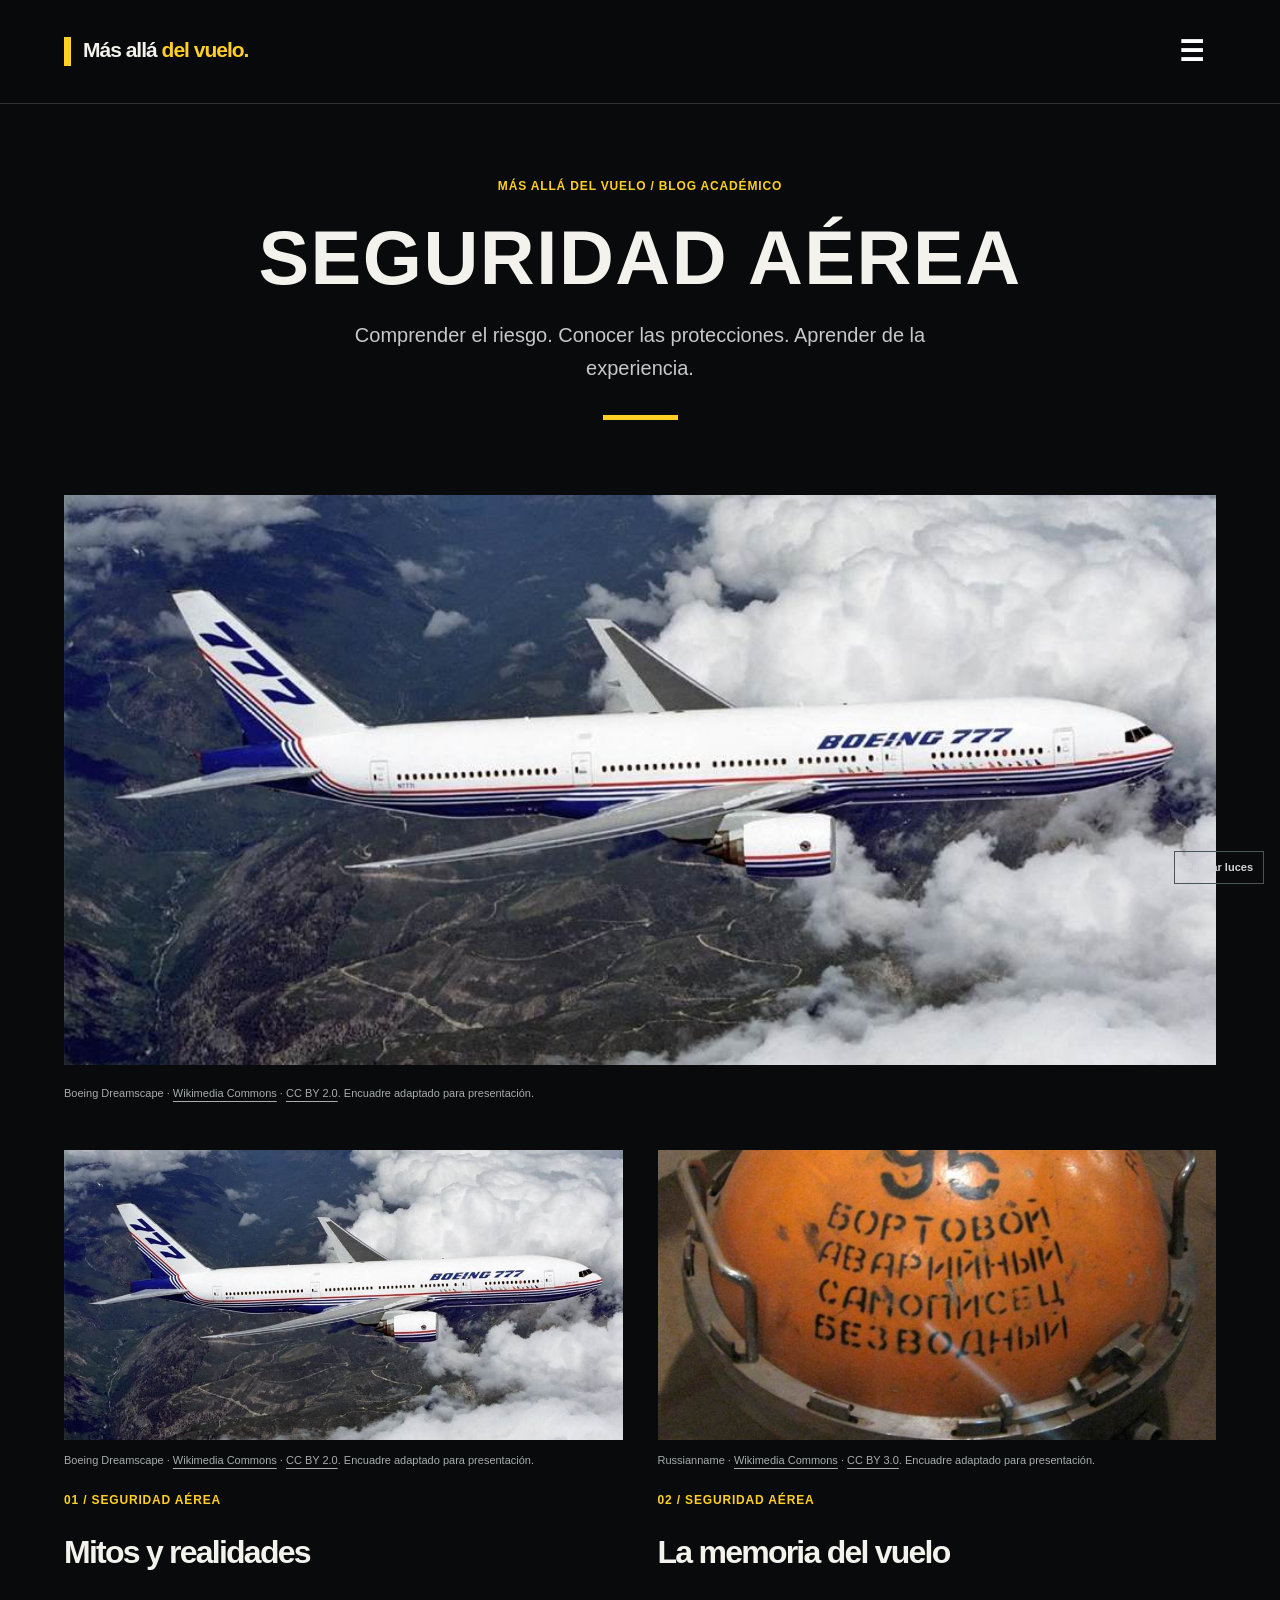
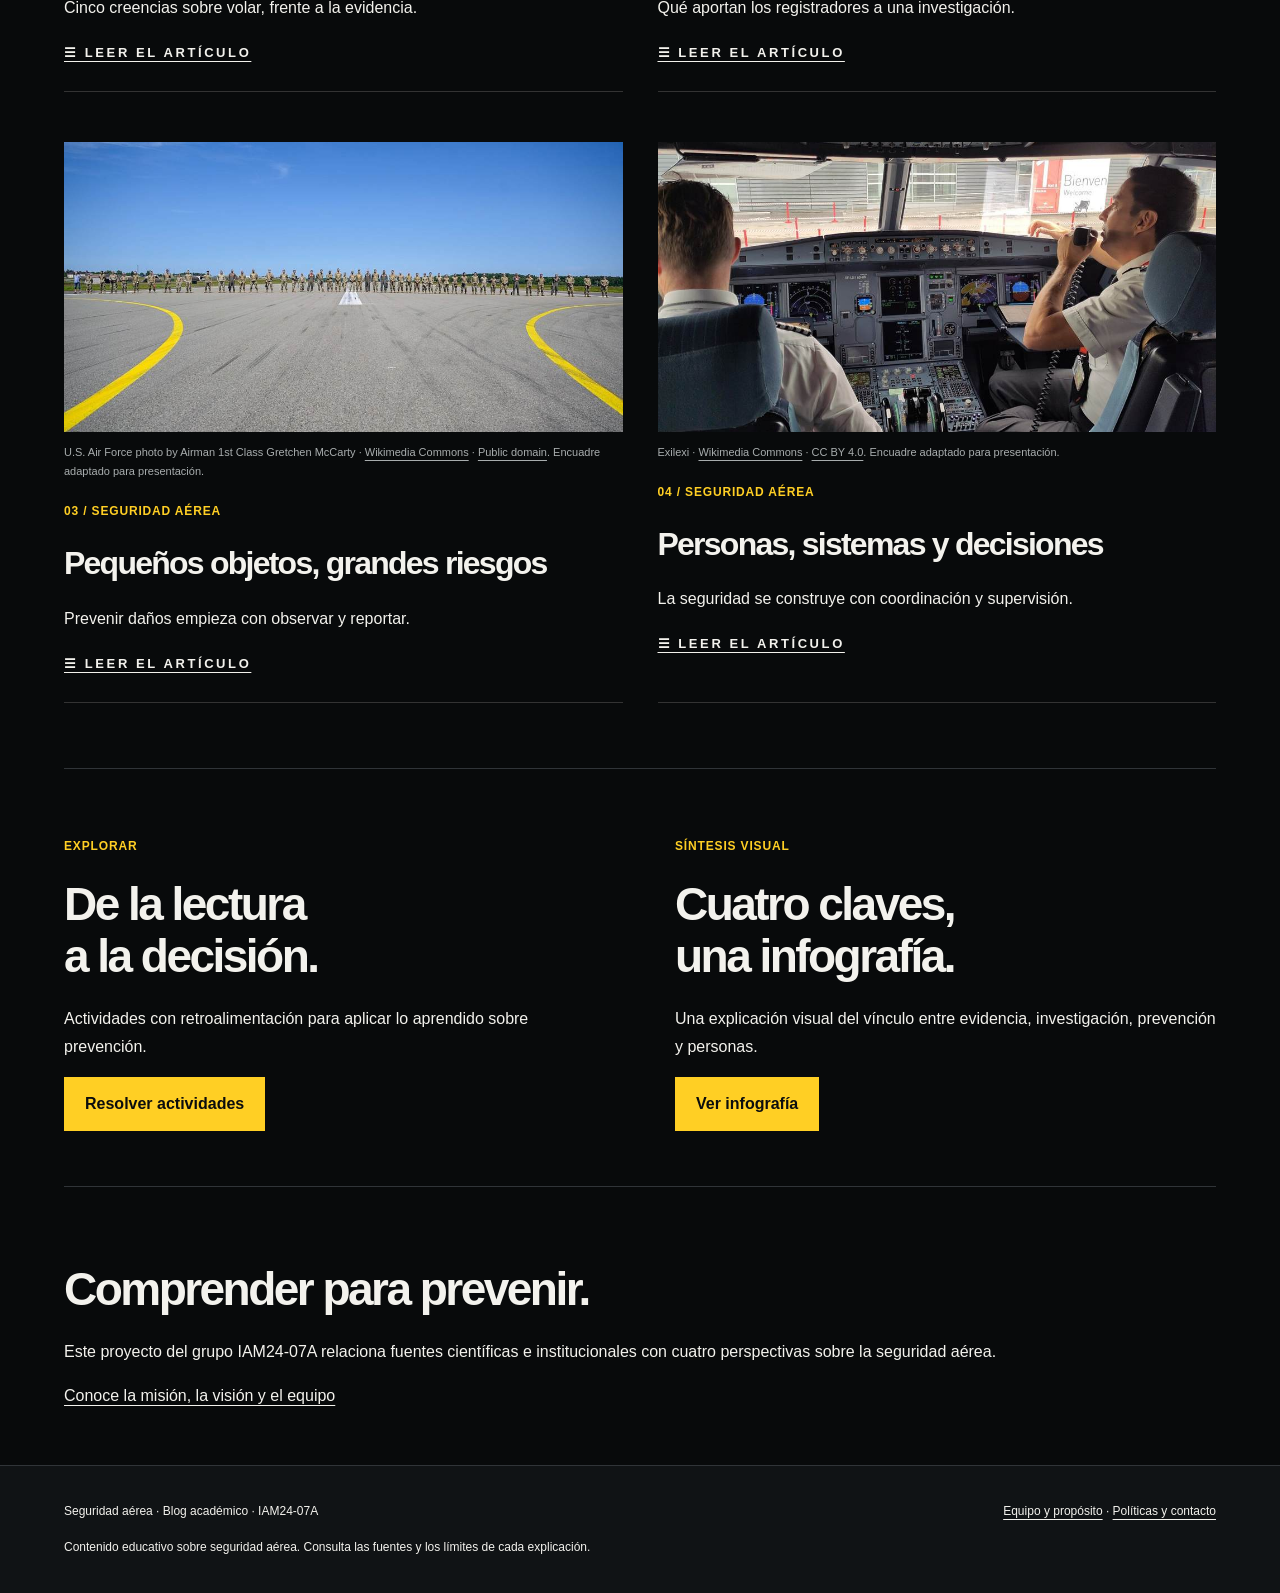
==== index.html @ 56900ea2 "Publica nueva base editorial de seguridad aérea con fotografías, actividades e infografía ilustrada" ====
<!doctype html><html lang="es"><head><meta charset="utf-8"><meta name="viewport" content="width=device-width, initial-scale=1"><meta name="description" content="Blog académico sobre seguridad aérea: mitos, registradores, FOD y factor humano."><title>Seguridad aérea · Más allá del vuelo</title><link rel="stylesheet" href="estilos.css"></head><body><div class="ambient" aria-hidden="true"><i style="--left:0%;--duration:17s;--delay:-0s"></i><i style="--left:37%;--duration:18s;--delay:-2s"></i><i style="--left:74%;--duration:19s;--delay:-4s"></i><i style="--left:11%;--duration:20s;--delay:-6s"></i><i style="--left:48%;--duration:21s;--delay:-8s"></i><i style="--left:85%;--duration:22s;--delay:-10s"></i><i style="--left:22%;--duration:23s;--delay:-12s"></i><i style="--left:59%;--duration:24s;--delay:-14s"></i><i style="--left:96%;--duration:25s;--delay:-16s"></i><i style="--left:33%;--duration:17s;--delay:-18s"></i><i style="--left:70%;--duration:18s;--delay:-20s"></i><i style="--left:7%;--duration:19s;--delay:-22s"></i><i style="--left:44%;--duration:20s;--delay:-24s"></i><i style="--left:81%;--duration:21s;--delay:-26s"></i><i style="--left:18%;--duration:22s;--delay:-28s"></i><i style="--left:55%;--duration:23s;--delay:-30s"></i><i style="--left:92%;--duration:24s;--delay:-32s"></i><i style="--left:29%;--duration:25s;--delay:-34s"></i><i style="--left:66%;--duration:17s;--delay:-36s"></i><i style="--left:3%;--duration:18s;--delay:-38s"></i><i style="--left:40%;--duration:19s;--delay:-40s"></i><i style="--left:77%;--duration:20s;--delay:-42s"></i><i style="--left:14%;--duration:21s;--delay:-44s"></i><i style="--left:51%;--duration:22s;--delay:-46s"></i></div><button class="motion-toggle" type="button" aria-pressed="false">Pausar luces</button><a class="skip" href="#contenido">Saltar al contenido</a><div class="top"><header class="wrap"><a class="brand" href="index.html">Más allá<span> del vuelo.</span></a><button class="menu-open" type="button" aria-expanded="false" aria-controls="menu-global" aria-label="Abrir menú">☰</button><dialog id="menu-global" aria-label="Explorar el blog"><button type="button" class="menu-close" aria-label="Cerrar menú">×</button><p class="eyebrow">Explorar / Seguridad aérea</p><nav><a href="index.html">Inicio</a><a href="mitos.html">Mitos y realidades</a><a href="registradores.html">Caja negra</a><a href="fod.html">Prevención de FOD</a><a href="factor-humano.html">Factor humano y sistemas</a><a href="infografia.html">Infografía</a><a href="actividades.html">Actividades</a><a href="fuentes.html">Fuentes</a><a href="acerca.html">Equipo y propósito</a><a href="contacto.html">Contacto</a></nav></dialog></header></div><main id="contenido" class="wrap"><section class="editorial-intro"><p class="eyebrow">Más allá del vuelo / Blog académico</p><h1>Seguridad aérea</h1><p class="lead">Comprender el riesgo. Conocer las protecciones. Aprender de la experiencia.</p><div class="yellow-rule"></div></section><figure class="cover-photo"><img class="feature-image" src="imagenes/mitos.jpg" alt="Boeing 777 fotografiado en vuelo sobre un paisaje de nubes" width="1400" height="700"><figcaption class="photo-credit"><span>Boeing Dreamscape</span> · <a href="https://commons.wikimedia.org/wiki/File:Boeing_777_above_clouds,_crop.jpg">Wikimedia Commons</a> · <a href="https://creativecommons.org/licenses/by/2.0">CC BY 2.0</a>. Encuadre adaptado para presentación.</figcaption></figure><section class="stories" id="articulos" aria-label="Los cuatro artículos"><article class="news-story"><a href="mitos.html"><img src="imagenes/mitos.jpg" alt="Imagen ilustrativa del artículo Mitos y realidades" loading="lazy" width="1200" height="800"></a><p class="photo-credit"><span>Boeing Dreamscape</span> · <a href="https://commons.wikimedia.org/wiki/File:Boeing_777_above_clouds,_crop.jpg">Wikimedia Commons</a> · <a href="https://creativecommons.org/licenses/by/2.0">CC BY 2.0</a>. Encuadre adaptado para presentación.</p><p class="eyebrow">01 / Seguridad aérea</p><h2><a href="mitos.html">Mitos y realidades</a></h2><p>Cinco creencias sobre volar, frente a la evidencia.</p><a class="read-link" href="mitos.html">☰ Leer el artículo</a></article><article class="news-story"><a href="registradores.html"><img src="imagenes/registradores.jpg" alt="Imagen ilustrativa del artículo La memoria del vuelo" loading="lazy" width="1200" height="800"></a><p class="photo-credit"><span>Russianname</span> · <a href="https://commons.wikimedia.org/wiki/File:Fliight_recorder_from_TU-M3.jpg">Wikimedia Commons</a> · <a href="https://creativecommons.org/licenses/by/3.0">CC BY 3.0</a>. Encuadre adaptado para presentación.</p><p class="eyebrow">02 / Seguridad aérea</p><h2><a href="registradores.html">La memoria del vuelo</a></h2><p>Qué aportan los registradores a una investigación.</p><a class="read-link" href="registradores.html">☰ Leer el artículo</a></article><article class="news-story"><a href="fod.html"><img src="imagenes/fod.jpg" alt="Imagen ilustrativa del artículo Pequeños objetos, grandes riesgos" loading="lazy" width="1200" height="800"></a><p class="photo-credit"><span>U.S. Air Force photo by Airman 1st Class Gretchen McCarty</span> · <a href="https://commons.wikimedia.org/wiki/File:52nd_CES_conducts_large-scale_runway_lighting_restoration_(9139691).jpg">Wikimedia Commons</a> · <a href="https://commons.wikimedia.org/wiki/File:52nd_CES_conducts_large-scale_runway_lighting_restoration_(9139691).jpg">Public domain</a>. Encuadre adaptado para presentación.</p><p class="eyebrow">03 / Seguridad aérea</p><h2><a href="fod.html">Pequeños objetos, grandes riesgos</a></h2><p>Prevenir daños empieza con observar y reportar.</p><a class="read-link" href="fod.html">☰ Leer el artículo</a></article><article class="news-story"><a href="factor-humano.html"><img src="imagenes/factor-humano.jpg" alt="Imagen ilustrativa del artículo Personas, sistemas y decisiones" loading="lazy" width="1200" height="800"></a><p class="photo-credit"><span>Exilexi</span> · <a href="https://commons.wikimedia.org/wiki/File:EasyJet_airbus_A320_cockpit.jpg">Wikimedia Commons</a> · <a href="https://creativecommons.org/licenses/by/4.0">CC BY 4.0</a>. Encuadre adaptado para presentación.</p><p class="eyebrow">04 / Seguridad aérea</p><h2><a href="factor-humano.html">Personas, sistemas y decisiones</a></h2><p>La seguridad se construye con coordinación y supervisión.</p><a class="read-link" href="factor-humano.html">☰ Leer el artículo</a></article></section><section class="section split"><div><p class="eyebrow">Explorar</p><h2>De la lectura<br>a la decisión.</h2><p>Actividades con retroalimentación para aplicar lo aprendido sobre prevención.</p><a class="btn" href="actividades.html">Resolver actividades</a></div><div><p class="eyebrow">Síntesis visual</p><h2>Cuatro claves,<br>una infografía.</h2><p>Una explicación visual del vínculo entre evidencia, investigación, prevención y personas.</p><a class="btn" href="infografia.html">Ver infografía</a></div></section><section class="section"><h2>Comprender para prevenir.</h2><p>Este proyecto del grupo IAM24-07A relaciona fuentes científicas e institucionales con cuatro perspectivas sobre la seguridad aérea.</p><a href="acerca.html">Conoce la misión, la visión y el equipo</a></section></main><footer><div class="wrap row"><span>Seguridad aérea · Blog académico · IAM24-07A</span><div><a href="acerca.html">Equipo y propósito</a> · <a href="politicas.html">Políticas y contacto</a></div></div><div class="wrap">Contenido educativo sobre seguridad aérea. Consulta las fuentes y los límites de cada explicación.</div></footer><script src="interaccion.js" defer></script></body></html>
---- estilos.css ----
:root{--ink:#142d3e;--paper:#f7f5ef;--accent:#a3442c;--line:#d7d8d2}*{box-sizing:border-box}html{scroll-behavior:smooth}body{margin:0;background:var(--paper);color:var(--ink);font-family:Arial,sans-serif;line-height:1.75}a{color:inherit;text-underline-offset:4px}a:hover{color:var(--accent)}a:focus-visible,button:focus-visible,summary:focus-visible{outline:3px solid var(--accent);outline-offset:5px}.wrap{width:min(1180px,90%);margin:auto}.top{background:var(--paper);border-top:6px solid var(--ink);border-bottom:1px solid var(--line)}header{display:flex;align-items:center;justify-content:space-between;gap:30px;padding:23px 0}.brand{font:bold 24px Georgia,serif;text-decoration:none;white-space:nowrap}.brand span{color:var(--accent)}nav{display:flex;gap:22px;flex-wrap:wrap;font-size:14px}nav a{text-decoration:none}.hero{display:grid;grid-template-columns:1.15fr 1fr;align-items:center;gap:60px;padding:75px 0}.eyebrow,.meta,.articlemeta{font-size:12px;letter-spacing:.07em}.eyebrow{text-transform:uppercase;color:var(--accent);font-weight:bold}h1,h2,h3{font-family:Georgia,serif;font-weight:normal;line-height:1.13;letter-spacing:-.035em}h1{font-size:clamp(42px,5.8vw,78px);margin:22px 0}h2{font-size:clamp(30px,4vw,46px);margin:22px 0}h3{font-size:29px}.lead{font-size:20px;line-height:1.65;max-width:660px}.btn,button{display:inline-block;border:1px solid var(--ink);background:var(--ink);color:white;padding:12px 20px;text-decoration:none;cursor:pointer;font:inherit}.btn:hover,button:hover{background:var(--accent);color:white;border-color:var(--accent)}.hero-art{background:var(--ink);padding:30px;color:white;border-radius:50% 50% 3px 3px}.hero-art .eyebrow{color:#efb293}.hero-art svg{width:100%;height:auto}.section{padding:55px 0;border-top:1px solid var(--line)}.sectionhead,.row{display:flex;justify-content:space-between;gap:20px;align-items:center}.grid{display:grid;grid-template-columns:repeat(2,1fr);gap:24px}.story{padding:30px;border:1px solid var(--line);background:#fffefa;position:relative}.story h3 a{text-decoration:none}.story .meta{color:var(--accent)}.story p{max-width:450px}.split{display:grid;grid-template-columns:1fr 1fr;gap:70px}.reading{max-width:800px;margin:55px auto 85px}.reading h1{font-size:clamp(40px,5vw,65px)}.reading h2{font-size:32px;margin-top:44px}.reading p{font-size:17px}.articlemeta{padding:15px 0;border-block:1px solid var(--line);color:#50616b}.back{font-size:14px}.diagram{margin:35px 0;background:#eeede5;padding:20px}.diagram svg{width:100%;height:auto;display:block}.caption,figcaption{font-size:12px!important;line-height:1.6;color:#50616b;margin-top:12px}.note{border-left:3px solid var(--accent);padding:15px 20px;background:#eeede5}.exercise,.learning{border:1px solid var(--line);padding:25px;margin:35px 0;background:#fffefa}.exercise label{display:block;padding:12px 0;border-bottom:1px solid var(--line);cursor:pointer}.exercise input{margin-right:10px}.exercise button{margin-top:20px}.feedback{min-height:28px;font-weight:bold}.share{display:flex;gap:12px;align-items:center;flex-wrap:wrap;margin:30px 0}.share button{font-size:14px;padding:8px 14px}.share-status{font-size:13px}footer{border-top:1px solid var(--line);padding:35px 0;background:#e9ebe5;font-size:12px}footer .wrap+.wrap{margin-top:15px}.skip{position:absolute;top:-100px}.skip:focus{top:10px;background:white;padding:10px;z-index:20}img{max-width:100%;height:auto}details{padding:16px;border-bottom:1px solid var(--line)}summary{cursor:pointer;font-weight:bold}.infographic{display:block;width:min(100%,800px);margin:auto}table{width:100%;border-collapse:collapse}td,th{text-align:left;padding:12px;border-bottom:1px solid var(--line)}@media(max-width:750px){header{display:block}nav{margin-top:18px;gap:14px}.hero,.split{grid-template-columns:1fr;gap:30px}.hero{padding:35px 0}.hero-art{max-width:460px;width:100%;margin:auto}.grid{grid-template-columns:1fr}.sectionhead,.row{align-items:flex-start;flex-direction:column}.reading{margin-top:30px}.reading p{font-size:16px}.diagram{padding:10px;margin-inline:0}h1{overflow-wrap:anywhere}.story{padding:24px}}@media(prefers-reduced-motion:reduce){html{scroll-behavior:auto}}
/* Edición nocturna */
:root{--ink:#f3f2ed;--paper:#080a0b;--accent:#ffcf24;--line:#303438}body{background:var(--paper);color:var(--ink)}.top{border-top-color:var(--accent);background:#080a0bed;position:relative;z-index:3}.brand{font-family:Arial,sans-serif;font-size:22px;letter-spacing:-1px}.brand:before{content:'';display:inline-block;width:7px;height:29px;background:var(--accent);vertical-align:middle;margin-right:12px}.brand span{color:#ffcf24}h1,h2,h3{font-family:Arial,sans-serif;font-weight:800;letter-spacing:-.055em}h1{line-height:1.02}nav a:hover{color:var(--accent)}.hero{min-height:650px;position:relative}.hero-art{background:radial-gradient(ellipse,#252b28 0,#0c1114 70%);border:1px solid #373b36;border-radius:0;overflow:hidden;position:relative}.hero-art:before{content:'';position:absolute;inset:20px;border:1px solid #ffcf242b;pointer-events:none}.hero-art svg{filter:drop-shadow(0 0 18px #ffcf2425)}.hero-art .eyebrow{color:var(--accent)}.lead{color:#c7c9c9}.story{background:#101315;border-color:#303438;border-top:3px solid #ffcf24;transition:transform .25s,background .25s}.story:hover{transform:translateY(-5px);background:#191d20}.story h3{font-size:32px}.story .meta{color:var(--accent)}.btn,button{background:var(--accent);border-color:var(--accent);color:#0b0d0e;font-weight:bold}.btn:hover,button:hover{background:#ffe486;border-color:#ffe486;color:#080a0b}.reading h1{max-width:800px}.reading p{color:#d0d2d3}.articlemeta,.caption,figcaption{color:#a7adb0!important}.diagram{background:#131719;border:1px solid #343a3c}.note{background:#161a1c;border-color:var(--accent)}.learning,.exercise{background:#111517;border-color:#343a3c}.exercise label{border-color:#343a3c}input{accent-color:var(--accent)}fieldset{border:0;padding:0}legend{font-weight:bold;font-size:19px;margin-bottom:16px}.feedback{color:var(--accent)!important}footer{background:#101315}.sectionhead .meta{color:#a7adb0}.skip:focus{background:#111;color:#fff}.ambient{position:fixed;inset:0;pointer-events:none;z-index:0;overflow:hidden}.ambient i{position:absolute;bottom:-20px;width:3px;height:3px;border-radius:50%;background:#ffcf24;box-shadow:0 0 12px #ffcf24;opacity:0;animation:drift var(--duration) linear infinite;animation-delay:var(--delay);left:var(--left)}main,footer{position:relative;z-index:1}.motion-toggle{font-size:11px;padding:6px 10px;background:transparent;color:#d2d6d7;border:1px solid #4d5457;position:fixed;bottom:16px;right:16px;z-index:10}.motion-paused .ambient i{animation-play-state:paused}.motion-paused .ambient{opacity:.15}@keyframes drift{0%{transform:translate(0,0);opacity:0}15%{opacity:.5}80%{opacity:.25}100%{transform:translate(60px,-110vh);opacity:0}}@media(prefers-reduced-motion:reduce){.ambient{display:none}.story{transition:none}.story:hover{transform:none}}@media(max-width:750px){.hero{min-height:0}.brand{font-size:21px}.hero-art{padding:22px}.motion-toggle{bottom:9px;right:9px}.reading h1{font-size:42px}}

/* Portada editorial y navegación de la nueva publicación */
.top{border-top:0;border-bottom:1px solid #333}.brand{font-size:21px}.menu-open{background:none;color:#fff;border:0;font-size:28px;padding:4px 12px}.menu-close{position:absolute;right:30px;top:16px;background:none;color:white;border:0;font-size:44px}dialog{margin:0;width:100vw;max-width:none;height:100dvh;max-height:none;border:0;background:#050505;color:white;padding:80px max(6vw,24px);overflow:auto}dialog::backdrop{background:#000}dialog nav{display:flex;flex-direction:column;align-items:flex-start;gap:15px;margin-top:28px}dialog nav a{font-size:clamp(21px,3vw,36px);text-transform:uppercase;letter-spacing:.09em;font-weight:bold;line-height:1.35}body.menu-active{overflow:hidden}.editorial-intro{text-align:center;padding:60px 15px 45px;max-width:850px;margin:auto}.editorial-intro h1{font-size:clamp(42px,6vw,76px);letter-spacing:.02em;text-transform:uppercase}.editorial-intro .lead{margin:20px auto}.yellow-rule{height:5px;width:75px;background:#ffcf24;margin:30px auto}.feature-image{width:100%;height:clamp(280px,45vw,570px);object-fit:cover;display:block}.cover-photo{margin:0}.cover-photo figcaption{padding:8px 0}.stories{display:grid;grid-template-columns:1fr 1fr;gap:50px 35px;padding:40px 0 65px}.news-story{border-bottom:1px solid #333;padding-bottom:25px}.news-story img{display:block;width:100%;height:290px;object-fit:cover}.news-story h2{font-size:32px;line-height:1.2}.news-story h2 a{text-decoration:none}.news-story .eyebrow{margin-top:20px}.read-link{font-size:13px;font-weight:bold;text-transform:uppercase;letter-spacing:.2em}.photo-credit{font-size:11px!important;color:#a8adae!important}.article-photo{margin:25px 0}.article-photo img{width:100%;max-height:470px;object-fit:cover}.feature-banner{background:#ffcf24;color:#080a0b;padding:28px;margin:35px 0}.feature-banner h2{margin:0;font-size:30px}.feature-banner p{margin-bottom:0}.ambient i{opacity:.12}.reading{max-width:820px}.reading p{line-height:1.85}@media(max-width:700px){.stories{grid-template-columns:1fr;gap:38px}.news-story img{height:250px}.editorial-intro{padding:40px 0 20px}.editorial-intro h1{font-size:40px}.news-story h2{font-size:29px}dialog{padding-top:85px}.feature-image{height:290px}}
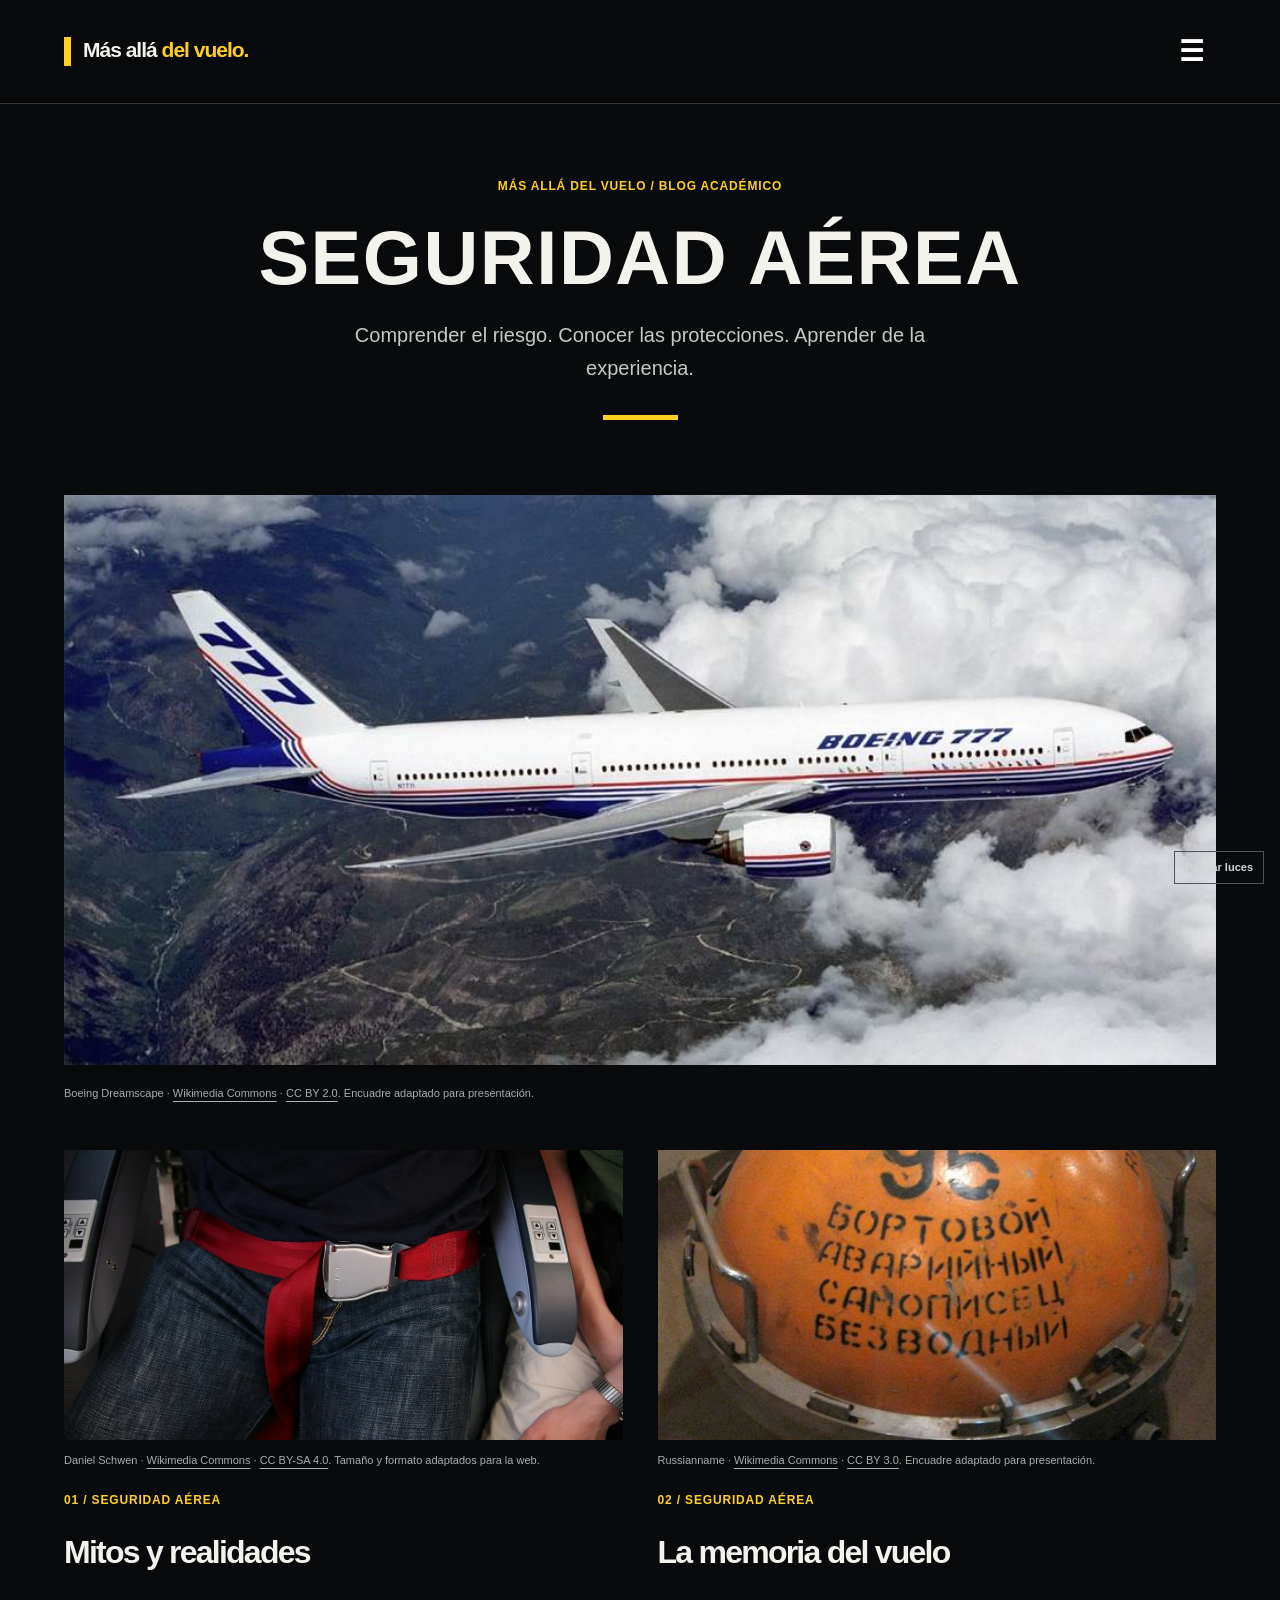
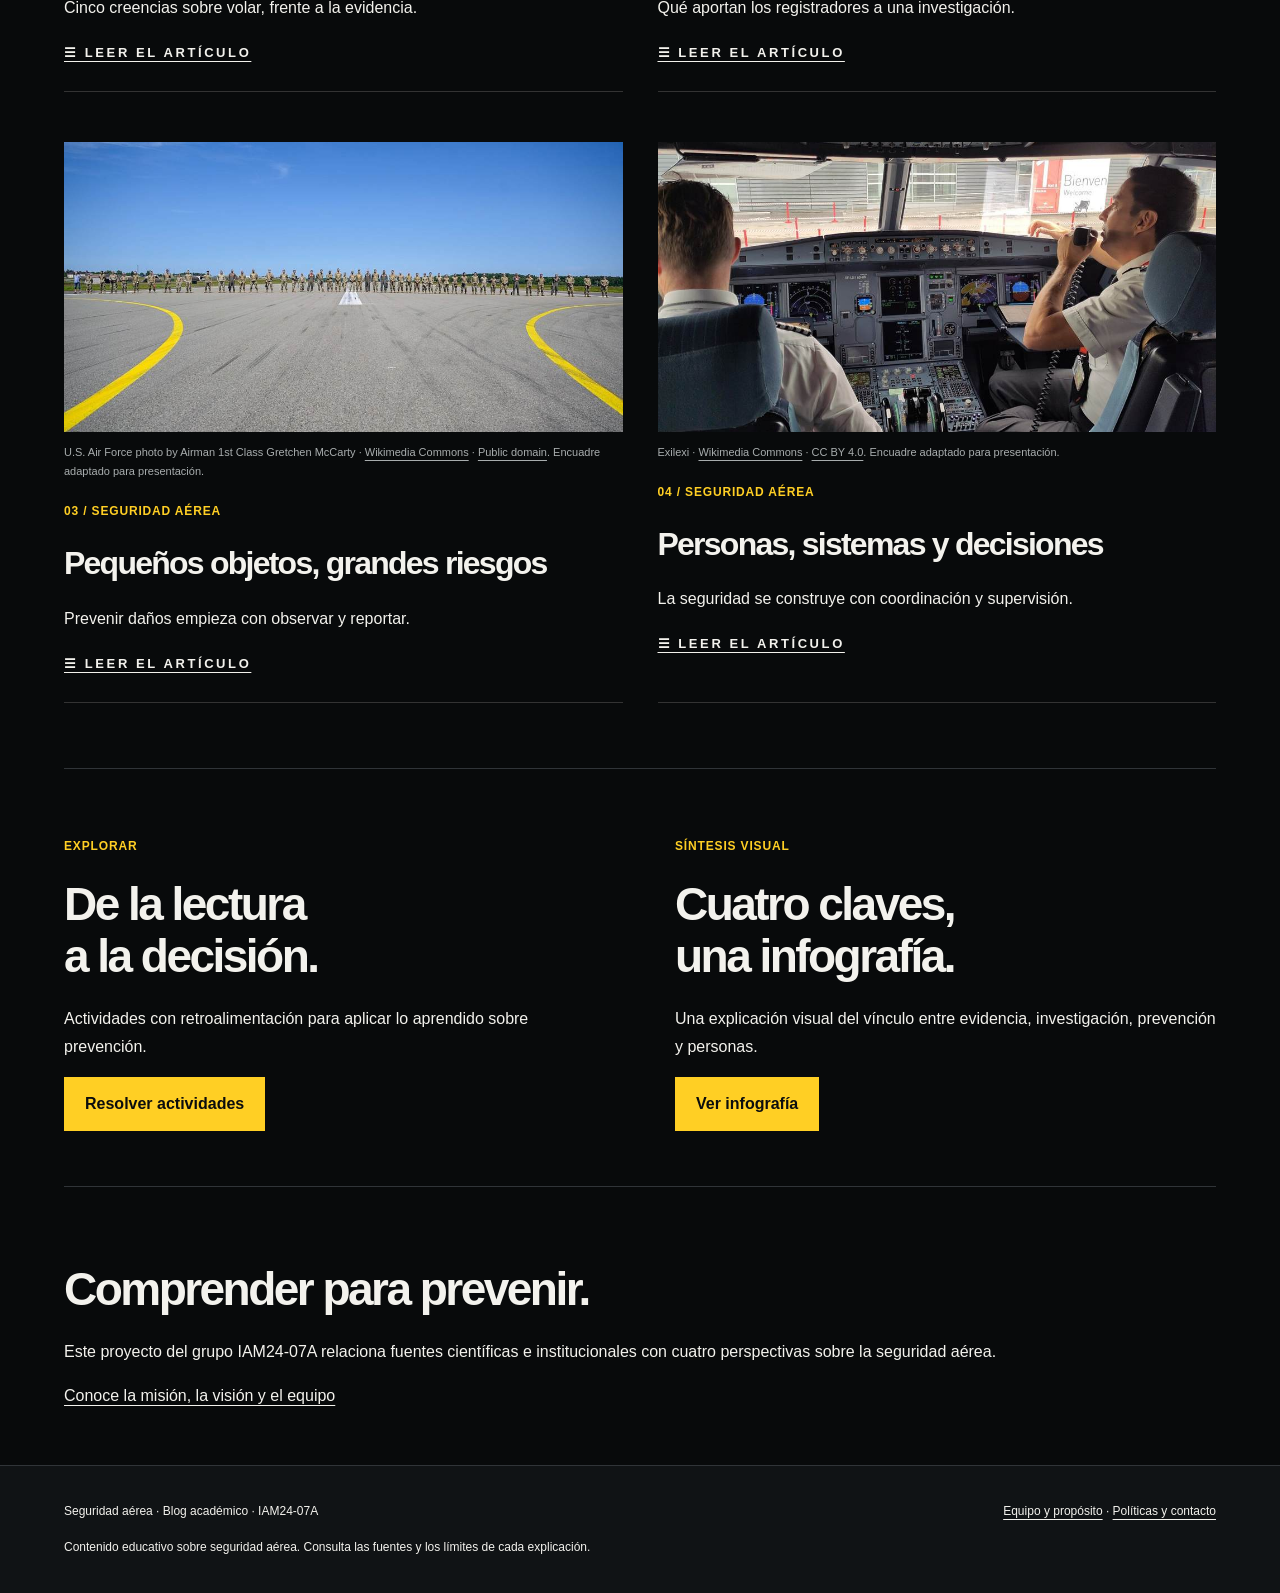
==== commit db022623: "Mueve el explorador al final y añade fotografías específicas con créditos a todos los mitos y cabece" ====
--- a/index.html
+++ b/index.html
@@ -1 +1 @@
-<!doctype html><html lang="es"><head><meta charset="utf-8"><meta name="viewport" content="width=device-width, initial-scale=1"><meta name="description" content="Blog académico sobre seguridad aérea: mitos, registradores, FOD y factor humano."><title>Seguridad aérea · Más allá del vuelo</title><link rel="stylesheet" href="estilos.css"></head><body><div class="ambient" aria-hidden="true"><i style="--left:0%;--duration:17s;--delay:-0s"></i><i style="--left:37%;--duration:18s;--delay:-2s"></i><i style="--left:74%;--duration:19s;--delay:-4s"></i><i style="--left:11%;--duration:20s;--delay:-6s"></i><i style="--left:48%;--duration:21s;--delay:-8s"></i><i style="--left:85%;--duration:22s;--delay:-10s"></i><i style="--left:22%;--duration:23s;--delay:-12s"></i><i style="--left:59%;--duration:24s;--delay:-14s"></i><i style="--left:96%;--duration:25s;--delay:-16s"></i><i style="--left:33%;--duration:17s;--delay:-18s"></i><i style="--left:70%;--duration:18s;--delay:-20s"></i><i style="--left:7%;--duration:19s;--delay:-22s"></i><i style="--left:44%;--duration:20s;--delay:-24s"></i><i style="--left:81%;--duration:21s;--delay:-26s"></i><i style="--left:18%;--duration:22s;--delay:-28s"></i><i style="--left:55%;--duration:23s;--delay:-30s"></i><i style="--left:92%;--duration:24s;--delay:-32s"></i><i style="--left:29%;--duration:25s;--delay:-34s"></i><i style="--left:66%;--duration:17s;--delay:-36s"></i><i style="--left:3%;--duration:18s;--delay:-38s"></i><i style="--left:40%;--duration:19s;--delay:-40s"></i><i style="--left:77%;--duration:20s;--delay:-42s"></i><i style="--left:14%;--duration:21s;--delay:-44s"></i><i style="--left:51%;--duration:22s;--delay:-46s"></i></div><button class="motion-toggle" type="button" aria-pressed="false">Pausar luces</button><a class="skip" href="#contenido">Saltar al contenido</a><div class="top"><header class="wrap"><a class="brand" href="index.html">Más allá<span> del vuelo.</span></a><button class="menu-open" type="button" aria-expanded="false" aria-controls="menu-global" aria-label="Abrir menú">☰</button><dialog id="menu-global" aria-label="Explorar el blog"><button type="button" class="menu-close" aria-label="Cerrar menú">×</button><p class="eyebrow">Explorar / Seguridad aérea</p><nav><a href="index.html">Inicio</a><a href="mitos.html">Mitos y realidades</a><a href="registradores.html">Caja negra</a><a href="fod.html">Prevención de FOD</a><a href="factor-humano.html">Factor humano y sistemas</a><a href="infografia.html">Infografía</a><a href="actividades.html">Actividades</a><a href="fuentes.html">Fuentes</a><a href="acerca.html">Equipo y propósito</a><a href="contacto.html">Contacto</a></nav></dialog></header></div><main id="contenido" class="wrap"><section class="editorial-intro"><p class="eyebrow">Más allá del vuelo / Blog académico</p><h1>Seguridad aérea</h1><p class="lead">Comprender el riesgo. Conocer las protecciones. Aprender de la experiencia.</p><div class="yellow-rule"></div></section><figure class="cover-photo"><img class="feature-image" src="imagenes/mitos.jpg" alt="Boeing 777 fotografiado en vuelo sobre un paisaje de nubes" width="1400" height="700"><figcaption class="photo-credit"><span>Boeing Dreamscape</span> · <a href="https://commons.wikimedia.org/wiki/File:Boeing_777_above_clouds,_crop.jpg">Wikimedia Commons</a> · <a href="https://creativecommons.org/licenses/by/2.0">CC BY 2.0</a>. Encuadre adaptado para presentación.</figcaption></figure><section class="stories" id="articulos" aria-label="Los cuatro artículos"><article class="news-story"><a href="mitos.html"><img src="imagenes/mitos.jpg" alt="Imagen ilustrativa del artículo Mitos y realidades" loading="lazy" width="1200" height="800"></a><p class="photo-credit"><span>Boeing Dreamscape</span> · <a href="https://commons.wikimedia.org/wiki/File:Boeing_777_above_clouds,_crop.jpg">Wikimedia Commons</a> · <a href="https://creativecommons.org/licenses/by/2.0">CC BY 2.0</a>. Encuadre adaptado para presentación.</p><p class="eyebrow">01 / Seguridad aérea</p><h2><a href="mitos.html">Mitos y realidades</a></h2><p>Cinco creencias sobre volar, frente a la evidencia.</p><a class="read-link" href="mitos.html">☰ Leer el artículo</a></article><article class="news-story"><a href="registradores.html"><img src="imagenes/registradores.jpg" alt="Imagen ilustrativa del artículo La memoria del vuelo" loading="lazy" width="1200" height="800"></a><p class="photo-credit"><span>Russianname</span> · <a href="https://commons.wikimedia.org/wiki/File:Fliight_recorder_from_TU-M3.jpg">Wikimedia Commons</a> · <a href="https://creativecommons.org/licenses/by/3.0">CC BY 3.0</a>. Encuadre adaptado para presentación.</p><p class="eyebrow">02 / Seguridad aérea</p><h2><a href="registradores.html">La memoria del vuelo</a></h2><p>Qué aportan los registradores a una investigación.</p><a class="read-link" href="registradores.html">☰ Leer el artículo</a></article><article class="news-story"><a href="fod.html"><img src="imagenes/fod.jpg" alt="Imagen ilustrativa del artículo Pequeños objetos, grandes riesgos" loading="lazy" width="1200" height="800"></a><p class="photo-credit"><span>U.S. Air Force photo by Airman 1st Class Gretchen McCarty</span> · <a href="https://commons.wikimedia.org/wiki/File:52nd_CES_conducts_large-scale_runway_lighting_restoration_(9139691).jpg">Wikimedia Commons</a> · <a href="https://commons.wikimedia.org/wiki/File:52nd_CES_conducts_large-scale_runway_lighting_restoration_(9139691).jpg">Public domain</a>. Encuadre adaptado para presentación.</p><p class="eyebrow">03 / Seguridad aérea</p><h2><a href="fod.html">Pequeños objetos, grandes riesgos</a></h2><p>Prevenir daños empieza con observar y reportar.</p><a class="read-link" href="fod.html">☰ Leer el artículo</a></article><article class="news-story"><a href="factor-humano.html"><img src="imagenes/factor-humano.jpg" alt="Imagen ilustrativa del artículo Personas, sistemas y decisiones" loading="lazy" width="1200" height="800"></a><p class="photo-credit"><span>Exilexi</span> · <a href="https://commons.wikimedia.org/wiki/File:EasyJet_airbus_A320_cockpit.jpg">Wikimedia Commons</a> · <a href="https://creativecommons.org/licenses/by/4.0">CC BY 4.0</a>. Encuadre adaptado para presentación.</p><p class="eyebrow">04 / Seguridad aérea</p><h2><a href="factor-humano.html">Personas, sistemas y decisiones</a></h2><p>La seguridad se construye con coordinación y supervisión.</p><a class="read-link" href="factor-humano.html">☰ Leer el artículo</a></article></section><section class="section split"><div><p class="eyebrow">Explorar</p><h2>De la lectura<br>a la decisión.</h2><p>Actividades con retroalimentación para aplicar lo aprendido sobre prevención.</p><a class="btn" href="actividades.html">Resolver actividades</a></div><div><p class="eyebrow">Síntesis visual</p><h2>Cuatro claves,<br>una infografía.</h2><p>Una explicación visual del vínculo entre evidencia, investigación, prevención y personas.</p><a class="btn" href="infografia.html">Ver infografía</a></div></section><section class="section"><h2>Comprender para prevenir.</h2><p>Este proyecto del grupo IAM24-07A relaciona fuentes científicas e institucionales con cuatro perspectivas sobre la seguridad aérea.</p><a href="acerca.html">Conoce la misión, la visión y el equipo</a></section></main><footer><div class="wrap row"><span>Seguridad aérea · Blog académico · IAM24-07A</span><div><a href="acerca.html">Equipo y propósito</a> · <a href="politicas.html">Políticas y contacto</a></div></div><div class="wrap">Contenido educativo sobre seguridad aérea. Consulta las fuentes y los límites de cada explicación.</div></footer><script src="interaccion.js" defer></script></body></html>
+<!doctype html><html lang="es"><head><meta charset="utf-8"><meta name="viewport" content="width=device-width, initial-scale=1"><meta name="description" content="Blog académico sobre seguridad aérea: mitos, registradores, FOD y factor humano."><title>Seguridad aérea · Más allá del vuelo</title><link rel="stylesheet" href="estilos.css"></head><body><div class="ambient" aria-hidden="true"><i style="--left:0%;--duration:17s;--delay:-0s"></i><i style="--left:37%;--duration:18s;--delay:-2s"></i><i style="--left:74%;--duration:19s;--delay:-4s"></i><i style="--left:11%;--duration:20s;--delay:-6s"></i><i style="--left:48%;--duration:21s;--delay:-8s"></i><i style="--left:85%;--duration:22s;--delay:-10s"></i><i style="--left:22%;--duration:23s;--delay:-12s"></i><i style="--left:59%;--duration:24s;--delay:-14s"></i><i style="--left:96%;--duration:25s;--delay:-16s"></i><i style="--left:33%;--duration:17s;--delay:-18s"></i><i style="--left:70%;--duration:18s;--delay:-20s"></i><i style="--left:7%;--duration:19s;--delay:-22s"></i><i style="--left:44%;--duration:20s;--delay:-24s"></i><i style="--left:81%;--duration:21s;--delay:-26s"></i><i style="--left:18%;--duration:22s;--delay:-28s"></i><i style="--left:55%;--duration:23s;--delay:-30s"></i><i style="--left:92%;--duration:24s;--delay:-32s"></i><i style="--left:29%;--duration:25s;--delay:-34s"></i><i style="--left:66%;--duration:17s;--delay:-36s"></i><i style="--left:3%;--duration:18s;--delay:-38s"></i><i style="--left:40%;--duration:19s;--delay:-40s"></i><i style="--left:77%;--duration:20s;--delay:-42s"></i><i style="--left:14%;--duration:21s;--delay:-44s"></i><i style="--left:51%;--duration:22s;--delay:-46s"></i></div><button class="motion-toggle" type="button" aria-pressed="false">Pausar luces</button><a class="skip" href="#contenido">Saltar al contenido</a><div class="top"><header class="wrap"><a class="brand" href="index.html">Más allá<span> del vuelo.</span></a><button class="menu-open" type="button" aria-expanded="false" aria-controls="menu-global" aria-label="Abrir menú">☰</button><dialog id="menu-global" aria-label="Explorar el blog"><button type="button" class="menu-close" aria-label="Cerrar menú">×</button><p class="eyebrow">Explorar / Seguridad aérea</p><nav><a href="index.html">Inicio</a><a href="mitos.html">Mitos y realidades</a><a href="registradores.html">Caja negra</a><a href="fod.html">Prevención de FOD</a><a href="factor-humano.html">Factor humano y sistemas</a><a href="infografia.html">Infografía</a><a href="actividades.html">Actividades</a><a href="fuentes.html">Fuentes</a><a href="acerca.html">Equipo y propósito</a><a href="contacto.html">Contacto</a></nav></dialog></header></div><main id="contenido" class="wrap"><section class="editorial-intro"><p class="eyebrow">Más allá del vuelo / Blog académico</p><h1>Seguridad aérea</h1><p class="lead">Comprender el riesgo. Conocer las protecciones. Aprender de la experiencia.</p><div class="yellow-rule"></div></section><figure class="cover-photo"><img class="feature-image" src="imagenes/mitos.jpg" alt="Boeing 777 fotografiado en vuelo sobre un paisaje de nubes" width="1400" height="700"><figcaption class="photo-credit"><span>Boeing Dreamscape</span> · <a href="https://commons.wikimedia.org/wiki/File:Boeing_777_above_clouds,_crop.jpg">Wikimedia Commons</a> · <a href="https://creativecommons.org/licenses/by/2.0">CC BY 2.0</a>. Encuadre adaptado para presentación.</figcaption></figure><section class="stories" id="articulos" aria-label="Los cuatro artículos"><article class="news-story"><a href="mitos.html"><img src="imagenes/cinturon-avion.webp" alt="Cinturón de avión abrochado: una medida de prevención" loading="lazy" width="1200" height="800"></a><p class="photo-credit">Daniel Schwen · <a href="https://commons.wikimedia.org/wiki/File:Airplane_seat_belt_1.jpg">Wikimedia Commons</a> · <a href="https://creativecommons.org/licenses/by-sa/4.0">CC BY-SA 4.0</a>. Tamaño y formato adaptados para la web.</p><p class="eyebrow">01 / Seguridad aérea</p><h2><a href="mitos.html">Mitos y realidades</a></h2><p>Cinco creencias sobre volar, frente a la evidencia.</p><a class="read-link" href="mitos.html">☰ Leer el artículo</a></article><article class="news-story"><a href="registradores.html"><img src="imagenes/registradores.jpg" alt="Imagen ilustrativa del artículo La memoria del vuelo" loading="lazy" width="1200" height="800"></a><p class="photo-credit"><span>Russianname</span> · <a href="https://commons.wikimedia.org/wiki/File:Fliight_recorder_from_TU-M3.jpg">Wikimedia Commons</a> · <a href="https://creativecommons.org/licenses/by/3.0">CC BY 3.0</a>. Encuadre adaptado para presentación.</p><p class="eyebrow">02 / Seguridad aérea</p><h2><a href="registradores.html">La memoria del vuelo</a></h2><p>Qué aportan los registradores a una investigación.</p><a class="read-link" href="registradores.html">☰ Leer el artículo</a></article><article class="news-story"><a href="fod.html"><img src="imagenes/fod.jpg" alt="Imagen ilustrativa del artículo Pequeños objetos, grandes riesgos" loading="lazy" width="1200" height="800"></a><p class="photo-credit"><span>U.S. Air Force photo by Airman 1st Class Gretchen McCarty</span> · <a href="https://commons.wikimedia.org/wiki/File:52nd_CES_conducts_large-scale_runway_lighting_restoration_(9139691).jpg">Wikimedia Commons</a> · <a href="https://commons.wikimedia.org/wiki/File:52nd_CES_conducts_large-scale_runway_lighting_restoration_(9139691).jpg">Public domain</a>. Encuadre adaptado para presentación.</p><p class="eyebrow">03 / Seguridad aérea</p><h2><a href="fod.html">Pequeños objetos, grandes riesgos</a></h2><p>Prevenir daños empieza con observar y reportar.</p><a class="read-link" href="fod.html">☰ Leer el artículo</a></article><article class="news-story"><a href="factor-humano.html"><img src="imagenes/factor-humano.jpg" alt="Imagen ilustrativa del artículo Personas, sistemas y decisiones" loading="lazy" width="1200" height="800"></a><p class="photo-credit"><span>Exilexi</span> · <a href="https://commons.wikimedia.org/wiki/File:EasyJet_airbus_A320_cockpit.jpg">Wikimedia Commons</a> · <a href="https://creativecommons.org/licenses/by/4.0">CC BY 4.0</a>. Encuadre adaptado para presentación.</p><p class="eyebrow">04 / Seguridad aérea</p><h2><a href="factor-humano.html">Personas, sistemas y decisiones</a></h2><p>La seguridad se construye con coordinación y supervisión.</p><a class="read-link" href="factor-humano.html">☰ Leer el artículo</a></article></section><section class="section split"><div><p class="eyebrow">Explorar</p><h2>De la lectura<br>a la decisión.</h2><p>Actividades con retroalimentación para aplicar lo aprendido sobre prevención.</p><a class="btn" href="actividades.html">Resolver actividades</a></div><div><p class="eyebrow">Síntesis visual</p><h2>Cuatro claves,<br>una infografía.</h2><p>Una explicación visual del vínculo entre evidencia, investigación, prevención y personas.</p><a class="btn" href="infografia.html">Ver infografía</a></div></section><section class="section"><h2>Comprender para prevenir.</h2><p>Este proyecto del grupo IAM24-07A relaciona fuentes científicas e institucionales con cuatro perspectivas sobre la seguridad aérea.</p><a href="acerca.html">Conoce la misión, la visión y el equipo</a></section></main><footer><div class="wrap row"><span>Seguridad aérea · Blog académico · IAM24-07A</span><div><a href="acerca.html">Equipo y propósito</a> · <a href="politicas.html">Políticas y contacto</a></div></div><div class="wrap">Contenido educativo sobre seguridad aérea. Consulta las fuentes y los límites de cada explicación.</div></footer><script src="interaccion.js" defer></script></body></html>
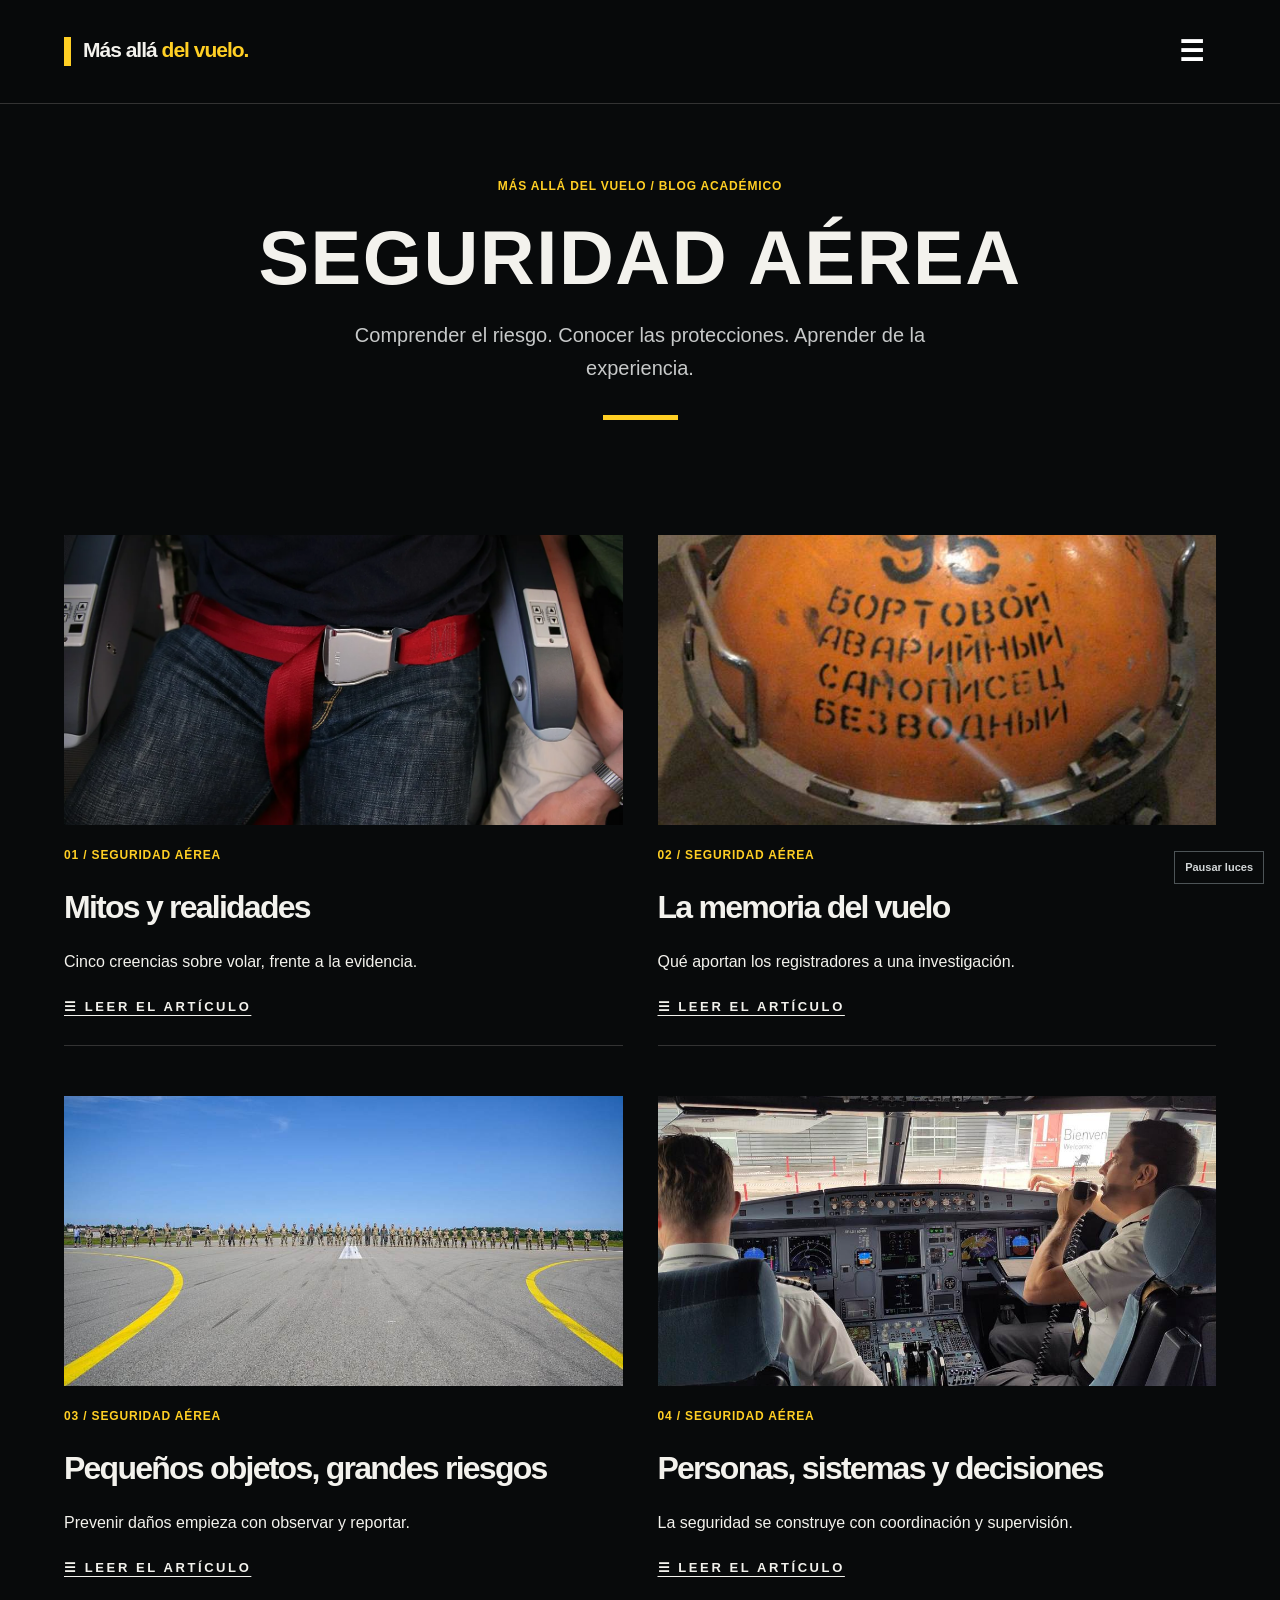
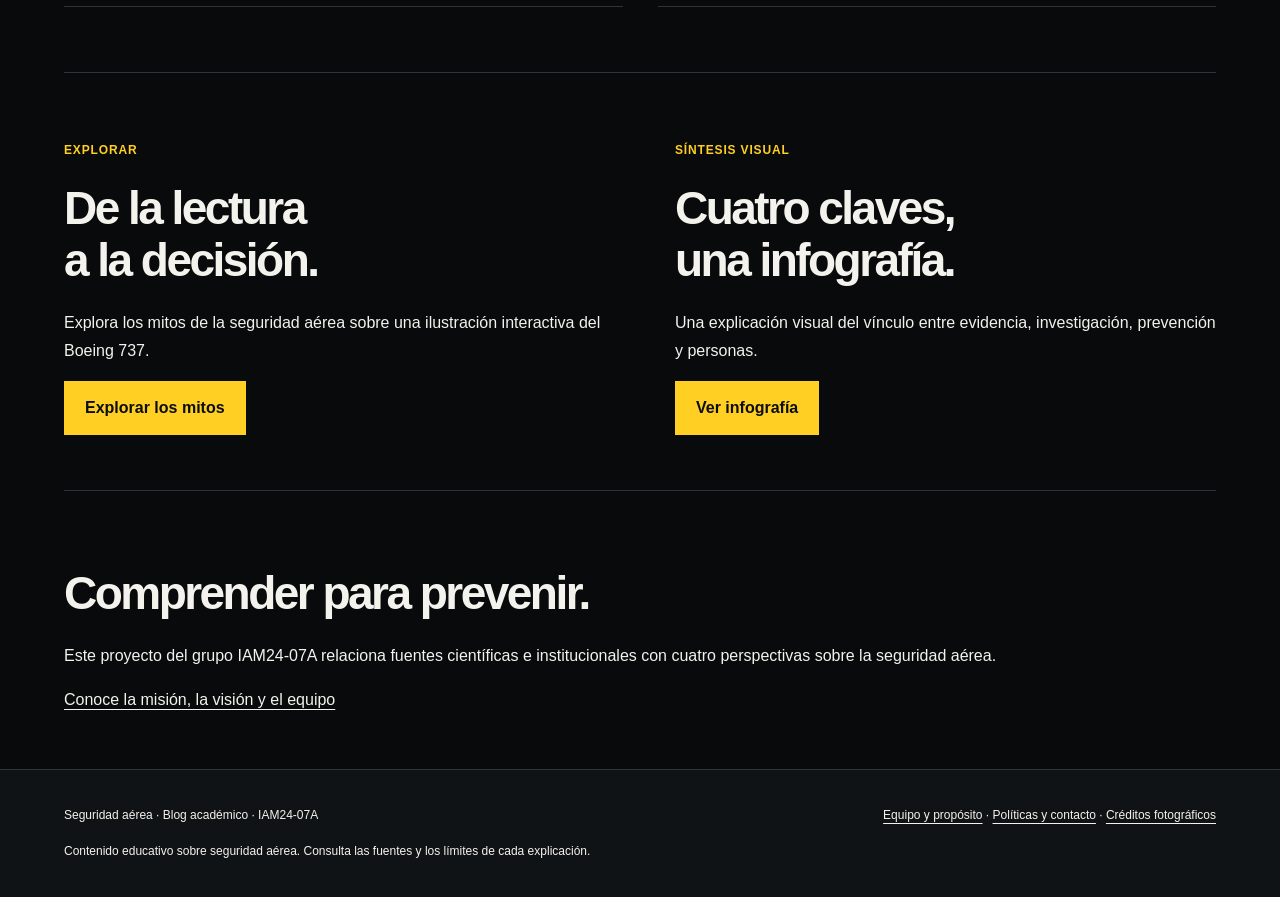
==== commit bfaaf91c: "Ajusta autoría, equipo y pies editoriales; retira Forms y ejercicios y ordena compartir" ====
--- a/index.html
+++ b/index.html
@@ -1 +1 @@
-<!doctype html><html lang="es"><head><meta charset="utf-8"><meta name="viewport" content="width=device-width, initial-scale=1"><meta name="description" content="Blog académico sobre seguridad aérea: mitos, registradores, FOD y factor humano."><title>Seguridad aérea · Más allá del vuelo</title><link rel="stylesheet" href="estilos.css"></head><body><div class="ambient" aria-hidden="true"><i style="--left:0%;--duration:17s;--delay:-0s"></i><i style="--left:37%;--duration:18s;--delay:-2s"></i><i style="--left:74%;--duration:19s;--delay:-4s"></i><i style="--left:11%;--duration:20s;--delay:-6s"></i><i style="--left:48%;--duration:21s;--delay:-8s"></i><i style="--left:85%;--duration:22s;--delay:-10s"></i><i style="--left:22%;--duration:23s;--delay:-12s"></i><i style="--left:59%;--duration:24s;--delay:-14s"></i><i style="--left:96%;--duration:25s;--delay:-16s"></i><i style="--left:33%;--duration:17s;--delay:-18s"></i><i style="--left:70%;--duration:18s;--delay:-20s"></i><i style="--left:7%;--duration:19s;--delay:-22s"></i><i style="--left:44%;--duration:20s;--delay:-24s"></i><i style="--left:81%;--duration:21s;--delay:-26s"></i><i style="--left:18%;--duration:22s;--delay:-28s"></i><i style="--left:55%;--duration:23s;--delay:-30s"></i><i style="--left:92%;--duration:24s;--delay:-32s"></i><i style="--left:29%;--duration:25s;--delay:-34s"></i><i style="--left:66%;--duration:17s;--delay:-36s"></i><i style="--left:3%;--duration:18s;--delay:-38s"></i><i style="--left:40%;--duration:19s;--delay:-40s"></i><i style="--left:77%;--duration:20s;--delay:-42s"></i><i style="--left:14%;--duration:21s;--delay:-44s"></i><i style="--left:51%;--duration:22s;--delay:-46s"></i></div><button class="motion-toggle" type="button" aria-pressed="false">Pausar luces</button><a class="skip" href="#contenido">Saltar al contenido</a><div class="top"><header class="wrap"><a class="brand" href="index.html">Más allá<span> del vuelo.</span></a><button class="menu-open" type="button" aria-expanded="false" aria-controls="menu-global" aria-label="Abrir menú">☰</button><dialog id="menu-global" aria-label="Explorar el blog"><button type="button" class="menu-close" aria-label="Cerrar menú">×</button><p class="eyebrow">Explorar / Seguridad aérea</p><nav><a href="index.html">Inicio</a><a href="mitos.html">Mitos y realidades</a><a href="registradores.html">Caja negra</a><a href="fod.html">Prevención de FOD</a><a href="factor-humano.html">Factor humano y sistemas</a><a href="infografia.html">Infografía</a><a href="actividades.html">Actividades</a><a href="fuentes.html">Fuentes</a><a href="acerca.html">Equipo y propósito</a><a href="contacto.html">Contacto</a></nav></dialog></header></div><main id="contenido" class="wrap"><section class="editorial-intro"><p class="eyebrow">Más allá del vuelo / Blog académico</p><h1>Seguridad aérea</h1><p class="lead">Comprender el riesgo. Conocer las protecciones. Aprender de la experiencia.</p><div class="yellow-rule"></div></section><figure class="cover-photo"><img class="feature-image" src="imagenes/mitos.jpg" alt="Boeing 777 fotografiado en vuelo sobre un paisaje de nubes" width="1400" height="700"><figcaption class="photo-credit"><span>Boeing Dreamscape</span> · <a href="https://commons.wikimedia.org/wiki/File:Boeing_777_above_clouds,_crop.jpg">Wikimedia Commons</a> · <a href="https://creativecommons.org/licenses/by/2.0">CC BY 2.0</a>. Encuadre adaptado para presentación.</figcaption></figure><section class="stories" id="articulos" aria-label="Los cuatro artículos"><article class="news-story"><a href="mitos.html"><img src="imagenes/cinturon-avion.webp" alt="Cinturón de avión abrochado: una medida de prevención" loading="lazy" width="1200" height="800"></a><p class="photo-credit">Daniel Schwen · <a href="https://commons.wikimedia.org/wiki/File:Airplane_seat_belt_1.jpg">Wikimedia Commons</a> · <a href="https://creativecommons.org/licenses/by-sa/4.0">CC BY-SA 4.0</a>. Tamaño y formato adaptados para la web.</p><p class="eyebrow">01 / Seguridad aérea</p><h2><a href="mitos.html">Mitos y realidades</a></h2><p>Cinco creencias sobre volar, frente a la evidencia.</p><a class="read-link" href="mitos.html">☰ Leer el artículo</a></article><article class="news-story"><a href="registradores.html"><img src="imagenes/registradores.jpg" alt="Imagen ilustrativa del artículo La memoria del vuelo" loading="lazy" width="1200" height="800"></a><p class="photo-credit"><span>Russianname</span> · <a href="https://commons.wikimedia.org/wiki/File:Fliight_recorder_from_TU-M3.jpg">Wikimedia Commons</a> · <a href="https://creativecommons.org/licenses/by/3.0">CC BY 3.0</a>. Encuadre adaptado para presentación.</p><p class="eyebrow">02 / Seguridad aérea</p><h2><a href="registradores.html">La memoria del vuelo</a></h2><p>Qué aportan los registradores a una investigación.</p><a class="read-link" href="registradores.html">☰ Leer el artículo</a></article><article class="news-story"><a href="fod.html"><img src="imagenes/fod.jpg" alt="Imagen ilustrativa del artículo Pequeños objetos, grandes riesgos" loading="lazy" width="1200" height="800"></a><p class="photo-credit"><span>U.S. Air Force photo by Airman 1st Class Gretchen McCarty</span> · <a href="https://commons.wikimedia.org/wiki/File:52nd_CES_conducts_large-scale_runway_lighting_restoration_(9139691).jpg">Wikimedia Commons</a> · <a href="https://commons.wikimedia.org/wiki/File:52nd_CES_conducts_large-scale_runway_lighting_restoration_(9139691).jpg">Public domain</a>. Encuadre adaptado para presentación.</p><p class="eyebrow">03 / Seguridad aérea</p><h2><a href="fod.html">Pequeños objetos, grandes riesgos</a></h2><p>Prevenir daños empieza con observar y reportar.</p><a class="read-link" href="fod.html">☰ Leer el artículo</a></article><article class="news-story"><a href="factor-humano.html"><img src="imagenes/factor-humano.jpg" alt="Imagen ilustrativa del artículo Personas, sistemas y decisiones" loading="lazy" width="1200" height="800"></a><p class="photo-credit"><span>Exilexi</span> · <a href="https://commons.wikimedia.org/wiki/File:EasyJet_airbus_A320_cockpit.jpg">Wikimedia Commons</a> · <a href="https://creativecommons.org/licenses/by/4.0">CC BY 4.0</a>. Encuadre adaptado para presentación.</p><p class="eyebrow">04 / Seguridad aérea</p><h2><a href="factor-humano.html">Personas, sistemas y decisiones</a></h2><p>La seguridad se construye con coordinación y supervisión.</p><a class="read-link" href="factor-humano.html">☰ Leer el artículo</a></article></section><section class="section split"><div><p class="eyebrow">Explorar</p><h2>De la lectura<br>a la decisión.</h2><p>Actividades con retroalimentación para aplicar lo aprendido sobre prevención.</p><a class="btn" href="actividades.html">Resolver actividades</a></div><div><p class="eyebrow">Síntesis visual</p><h2>Cuatro claves,<br>una infografía.</h2><p>Una explicación visual del vínculo entre evidencia, investigación, prevención y personas.</p><a class="btn" href="infografia.html">Ver infografía</a></div></section><section class="section"><h2>Comprender para prevenir.</h2><p>Este proyecto del grupo IAM24-07A relaciona fuentes científicas e institucionales con cuatro perspectivas sobre la seguridad aérea.</p><a href="acerca.html">Conoce la misión, la visión y el equipo</a></section></main><footer><div class="wrap row"><span>Seguridad aérea · Blog académico · IAM24-07A</span><div><a href="acerca.html">Equipo y propósito</a> · <a href="politicas.html">Políticas y contacto</a></div></div><div class="wrap">Contenido educativo sobre seguridad aérea. Consulta las fuentes y los límites de cada explicación.</div></footer><script src="interaccion.js" defer></script></body></html>
+<!doctype html><html lang="es"><head><meta charset="utf-8"><meta name="viewport" content="width=device-width, initial-scale=1"><meta name="description" content="Blog académico sobre seguridad aérea: mitos, registradores, FOD y factor humano."><title>Seguridad aérea · Más allá del vuelo</title><link rel="stylesheet" href="estilos.css"></head><body><div class="ambient" aria-hidden="true"><i style="--left:0%;--duration:17s;--delay:-0s"></i><i style="--left:37%;--duration:18s;--delay:-2s"></i><i style="--left:74%;--duration:19s;--delay:-4s"></i><i style="--left:11%;--duration:20s;--delay:-6s"></i><i style="--left:48%;--duration:21s;--delay:-8s"></i><i style="--left:85%;--duration:22s;--delay:-10s"></i><i style="--left:22%;--duration:23s;--delay:-12s"></i><i style="--left:59%;--duration:24s;--delay:-14s"></i><i style="--left:96%;--duration:25s;--delay:-16s"></i><i style="--left:33%;--duration:17s;--delay:-18s"></i><i style="--left:70%;--duration:18s;--delay:-20s"></i><i style="--left:7%;--duration:19s;--delay:-22s"></i><i style="--left:44%;--duration:20s;--delay:-24s"></i><i style="--left:81%;--duration:21s;--delay:-26s"></i><i style="--left:18%;--duration:22s;--delay:-28s"></i><i style="--left:55%;--duration:23s;--delay:-30s"></i><i style="--left:92%;--duration:24s;--delay:-32s"></i><i style="--left:29%;--duration:25s;--delay:-34s"></i><i style="--left:66%;--duration:17s;--delay:-36s"></i><i style="--left:3%;--duration:18s;--delay:-38s"></i><i style="--left:40%;--duration:19s;--delay:-40s"></i><i style="--left:77%;--duration:20s;--delay:-42s"></i><i style="--left:14%;--duration:21s;--delay:-44s"></i><i style="--left:51%;--duration:22s;--delay:-46s"></i></div><button class="motion-toggle" type="button" aria-pressed="false">Pausar luces</button><a class="skip" href="#contenido">Saltar al contenido</a><div class="top"><header class="wrap"><a class="brand" href="index.html">Más allá<span> del vuelo.</span></a><button class="menu-open" type="button" aria-expanded="false" aria-controls="menu-global" aria-label="Abrir menú">☰</button><dialog id="menu-global" aria-label="Explorar el blog"><button type="button" class="menu-close" aria-label="Cerrar menú">×</button><p class="eyebrow">Explorar / Seguridad aérea</p><nav><a href="index.html">Inicio</a><a href="mitos.html">Mitos y realidades</a><a href="registradores.html">Caja negra</a><a href="fod.html">Prevención de FOD</a><a href="factor-humano.html">Factor humano y sistemas</a><a href="infografia.html">Infografía</a><a href="actividades.html">Recursos</a><a href="fuentes.html">Fuentes</a><a href="acerca.html">Equipo y propósito</a><a href="contacto.html">Contacto</a></nav></dialog></header></div><main id="contenido" class="wrap"><section class="editorial-intro"><p class="eyebrow">Más allá del vuelo / Blog académico</p><h1>Seguridad aérea</h1><p class="lead">Comprender el riesgo. Conocer las protecciones. Aprender de la experiencia.</p><div class="yellow-rule"></div></section><section class="stories" id="articulos" aria-label="Los cuatro artículos"><article class="news-story"><a href="mitos.html"><img src="imagenes/cinturon-avion.webp" alt="Cinturón de avión abrochado: una medida de prevención" loading="lazy" width="1200" height="800"></a><p class="eyebrow">01 / Seguridad aérea</p><h2><a href="mitos.html">Mitos y realidades</a></h2><p>Cinco creencias sobre volar, frente a la evidencia.</p><a class="read-link" href="mitos.html">☰ Leer el artículo</a></article><article class="news-story"><a href="registradores.html"><img src="imagenes/registradores.jpg" alt="Imagen ilustrativa del artículo La memoria del vuelo" loading="lazy" width="1200" height="800"></a><p class="eyebrow">02 / Seguridad aérea</p><h2><a href="registradores.html">La memoria del vuelo</a></h2><p>Qué aportan los registradores a una investigación.</p><a class="read-link" href="registradores.html">☰ Leer el artículo</a></article><article class="news-story"><a href="fod.html"><img src="imagenes/fod.jpg" alt="Imagen ilustrativa del artículo Pequeños objetos, grandes riesgos" loading="lazy" width="1200" height="800"></a><p class="eyebrow">03 / Seguridad aérea</p><h2><a href="fod.html">Pequeños objetos, grandes riesgos</a></h2><p>Prevenir daños empieza con observar y reportar.</p><a class="read-link" href="fod.html">☰ Leer el artículo</a></article><article class="news-story"><a href="factor-humano.html"><img src="imagenes/factor-humano.jpg" alt="Imagen ilustrativa del artículo Personas, sistemas y decisiones" loading="lazy" width="1200" height="800"></a><p class="eyebrow">04 / Seguridad aérea</p><h2><a href="factor-humano.html">Personas, sistemas y decisiones</a></h2><p>La seguridad se construye con coordinación y supervisión.</p><a class="read-link" href="factor-humano.html">☰ Leer el artículo</a></article></section><section class="section split"><div><p class="eyebrow">Explorar</p><h2>De la lectura<br>a la decisión.</h2><p>Explora los mitos de la seguridad aérea sobre una ilustración interactiva del Boeing 737.</p><a class="btn" href="mitos.html#explora-737">Explorar los mitos</a></div><div><p class="eyebrow">Síntesis visual</p><h2>Cuatro claves,<br>una infografía.</h2><p>Una explicación visual del vínculo entre evidencia, investigación, prevención y personas.</p><a class="btn" href="infografia.html">Ver infografía</a></div></section><section class="section"><h2>Comprender para prevenir.</h2><p>Este proyecto del grupo IAM24-07A relaciona fuentes científicas e institucionales con cuatro perspectivas sobre la seguridad aérea.</p><a href="acerca.html">Conoce la misión, la visión y el equipo</a></section></main><footer><div class="wrap row"><span>Seguridad aérea · Blog académico · IAM24-07A</span><div><a href="acerca.html">Equipo y propósito</a> · <a href="politicas.html">Políticas y contacto</a> · <a href="fuentes.html#fotografias">Créditos fotográficos</a></div></div><div class="wrap">Contenido educativo sobre seguridad aérea. Consulta las fuentes y los límites de cada explicación.</div></footer><script src="interaccion.js" defer></script></body></html>
--- a/estilos.css
+++ b/estilos.css
@@ -5,3 +5,17 @@
 
 /* Portada editorial y navegación de la nueva publicación */
 .top{border-top:0;border-bottom:1px solid #333}.brand{font-size:21px}.menu-open{background:none;color:#fff;border:0;font-size:28px;padding:4px 12px}.menu-close{position:absolute;right:30px;top:16px;background:none;color:white;border:0;font-size:44px}dialog{margin:0;width:100vw;max-width:none;height:100dvh;max-height:none;border:0;background:#050505;color:white;padding:80px max(6vw,24px);overflow:auto}dialog::backdrop{background:#000}dialog nav{display:flex;flex-direction:column;align-items:flex-start;gap:15px;margin-top:28px}dialog nav a{font-size:clamp(21px,3vw,36px);text-transform:uppercase;letter-spacing:.09em;font-weight:bold;line-height:1.35}body.menu-active{overflow:hidden}.editorial-intro{text-align:center;padding:60px 15px 45px;max-width:850px;margin:auto}.editorial-intro h1{font-size:clamp(42px,6vw,76px);letter-spacing:.02em;text-transform:uppercase}.editorial-intro .lead{margin:20px auto}.yellow-rule{height:5px;width:75px;background:#ffcf24;margin:30px auto}.feature-image{width:100%;height:clamp(280px,45vw,570px);object-fit:cover;display:block}.cover-photo{margin:0}.cover-photo figcaption{padding:8px 0}.stories{display:grid;grid-template-columns:1fr 1fr;gap:50px 35px;padding:40px 0 65px}.news-story{border-bottom:1px solid #333;padding-bottom:25px}.news-story img{display:block;width:100%;height:290px;object-fit:cover}.news-story h2{font-size:32px;line-height:1.2}.news-story h2 a{text-decoration:none}.news-story .eyebrow{margin-top:20px}.read-link{font-size:13px;font-weight:bold;text-transform:uppercase;letter-spacing:.2em}.photo-credit{font-size:11px!important;color:#a8adae!important}.article-photo{margin:25px 0}.article-photo img{width:100%;max-height:470px;object-fit:cover}.feature-banner{background:#ffcf24;color:#080a0b;padding:28px;margin:35px 0}.feature-banner h2{margin:0;font-size:30px}.feature-banner p{margin-bottom:0}.ambient i{opacity:.12}.reading{max-width:820px}.reading p{line-height:1.85}@media(max-width:700px){.stories{grid-template-columns:1fr;gap:38px}.news-story img{height:250px}.editorial-intro{padding:40px 0 20px}.editorial-intro h1{font-size:40px}.news-story h2{font-size:29px}dialog{padding-top:85px}.feature-image{height:290px}}
+
+/* Autoría y pies de fotografía */
+.articlemeta{border:0;padding:10px 0 20px}
+.reading .article-author{font-size:13px;line-height:1.4;text-transform:uppercase;letter-spacing:.16em;font-weight:700;margin:0 0 7px}
+.article-author a{text-decoration:none;border-bottom:2px solid var(--accent);padding-bottom:3px}
+.reading .article-date{font-size:12px;line-height:1.4;letter-spacing:.1em;text-transform:uppercase;color:#9fa6aa;margin:0}
+.article-photo figcaption{border-left:2px solid #60686e;padding:4px 0 4px 16px;margin-top:18px}
+.reading .photo-caption{font-size:16px!important;line-height:1.65;margin:0 0 15px;color:#cdd1d4}
+.reading .photo-byline{font-size:12px!important;line-height:1.7;letter-spacing:.09em;text-transform:uppercase;margin:0;color:#b2b8bc}
+.photo-byline a{text-decoration:none;border-bottom:1px solid var(--accent)}
+.team-list{display:grid;grid-template-columns:1fr 1fr;gap:24px;margin:30px 0}
+.team-member{border-top:2px solid var(--accent);padding-top:18px}.team-member h3{font-size:23px;margin:0 0 10px;letter-spacing:-.02em}
+.photo-sources li{font-size:14px;line-height:1.6;margin:20px 0}
+@media(max-width:650px){.team-list{grid-template-columns:1fr}.reading .photo-caption{font-size:15px!important}}
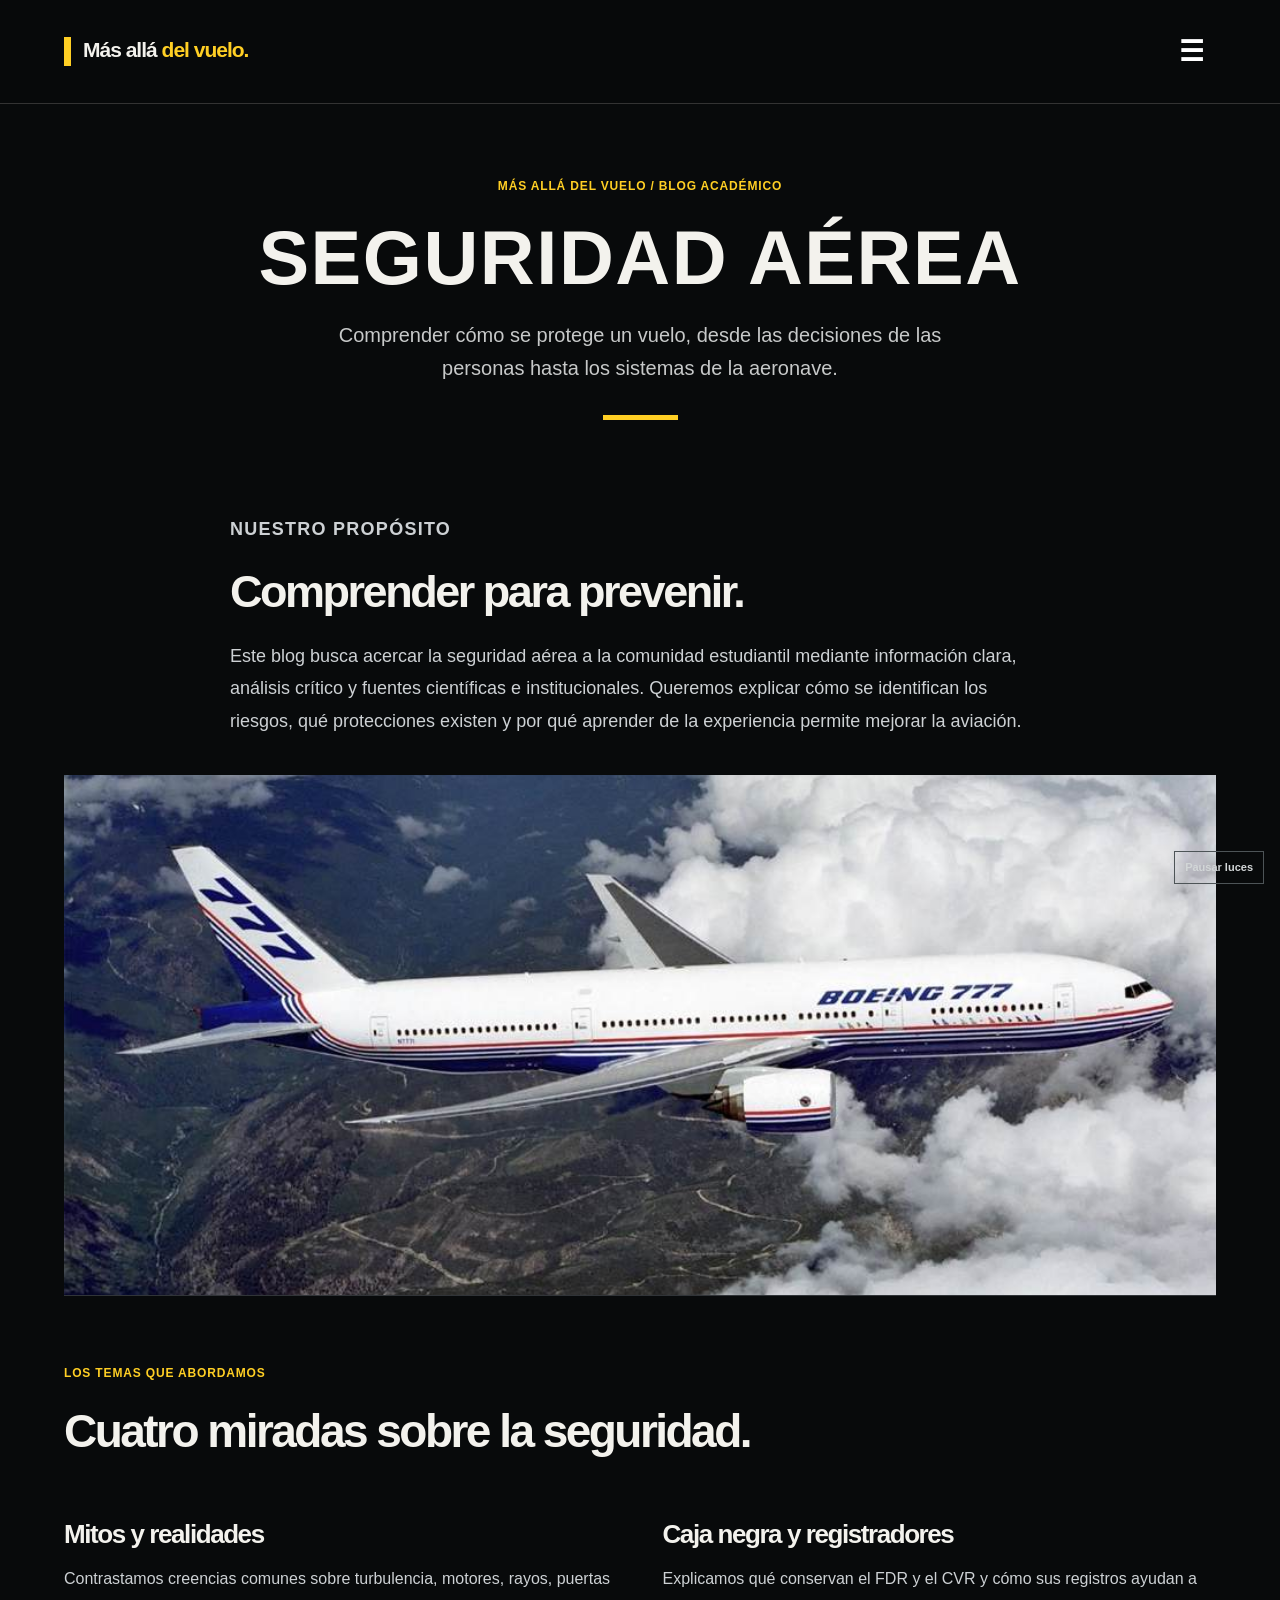
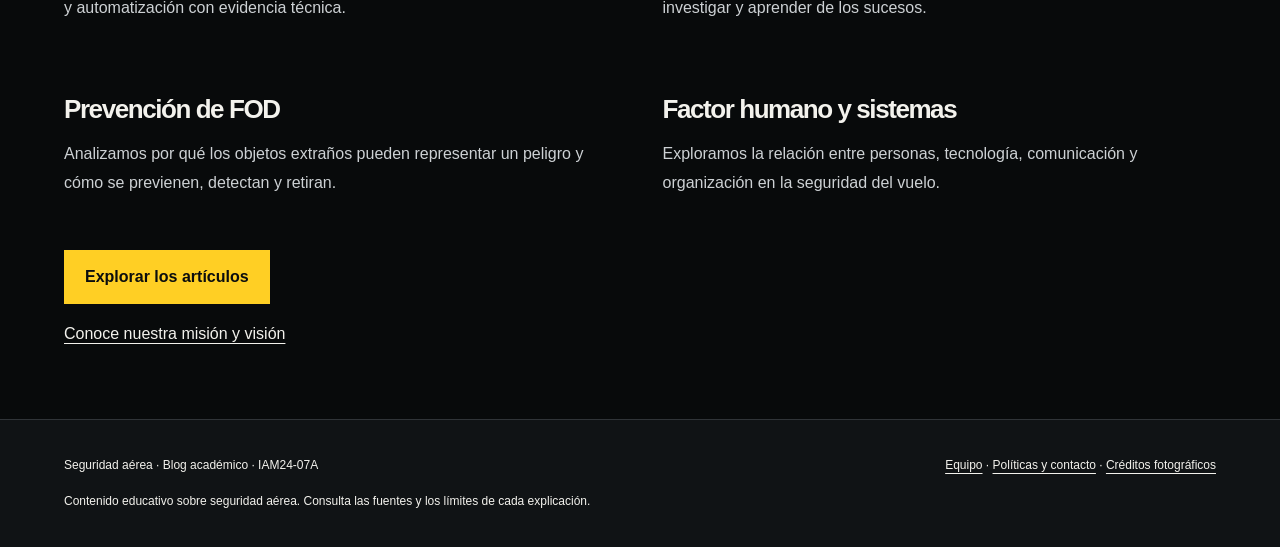
==== commit f4cc3d3f: "Separa propósito, misión y visión y artículos; conserva notas APA y restaura referencias sin cambios" ====
--- a/index.html
+++ b/index.html
@@ -1 +1 @@
-<!doctype html><html lang="es"><head><meta charset="utf-8"><meta name="viewport" content="width=device-width, initial-scale=1"><meta name="description" content="Blog académico sobre seguridad aérea: mitos, registradores, FOD y factor humano."><title>Seguridad aérea · Más allá del vuelo</title><link rel="stylesheet" href="estilos.css"></head><body><div class="ambient" aria-hidden="true"><i style="--left:0%;--duration:17s;--delay:-0s"></i><i style="--left:37%;--duration:18s;--delay:-2s"></i><i style="--left:74%;--duration:19s;--delay:-4s"></i><i style="--left:11%;--duration:20s;--delay:-6s"></i><i style="--left:48%;--duration:21s;--delay:-8s"></i><i style="--left:85%;--duration:22s;--delay:-10s"></i><i style="--left:22%;--duration:23s;--delay:-12s"></i><i style="--left:59%;--duration:24s;--delay:-14s"></i><i style="--left:96%;--duration:25s;--delay:-16s"></i><i style="--left:33%;--duration:17s;--delay:-18s"></i><i style="--left:70%;--duration:18s;--delay:-20s"></i><i style="--left:7%;--duration:19s;--delay:-22s"></i><i style="--left:44%;--duration:20s;--delay:-24s"></i><i style="--left:81%;--duration:21s;--delay:-26s"></i><i style="--left:18%;--duration:22s;--delay:-28s"></i><i style="--left:55%;--duration:23s;--delay:-30s"></i><i style="--left:92%;--duration:24s;--delay:-32s"></i><i style="--left:29%;--duration:25s;--delay:-34s"></i><i style="--left:66%;--duration:17s;--delay:-36s"></i><i style="--left:3%;--duration:18s;--delay:-38s"></i><i style="--left:40%;--duration:19s;--delay:-40s"></i><i style="--left:77%;--duration:20s;--delay:-42s"></i><i style="--left:14%;--duration:21s;--delay:-44s"></i><i style="--left:51%;--duration:22s;--delay:-46s"></i></div><button class="motion-toggle" type="button" aria-pressed="false">Pausar luces</button><a class="skip" href="#contenido">Saltar al contenido</a><div class="top"><header class="wrap"><a class="brand" href="index.html">Más allá<span> del vuelo.</span></a><button class="menu-open" type="button" aria-expanded="false" aria-controls="menu-global" aria-label="Abrir menú">☰</button><dialog id="menu-global" aria-label="Explorar el blog"><button type="button" class="menu-close" aria-label="Cerrar menú">×</button><p class="eyebrow">Explorar / Seguridad aérea</p><nav><a href="index.html">Inicio</a><a href="mitos.html">Mitos y realidades</a><a href="registradores.html">Caja negra</a><a href="fod.html">Prevención de FOD</a><a href="factor-humano.html">Factor humano y sistemas</a><a href="infografia.html">Infografía</a><a href="actividades.html">Recursos</a><a href="fuentes.html">Fuentes</a><a href="acerca.html">Equipo y propósito</a><a href="contacto.html">Contacto</a></nav></dialog></header></div><main id="contenido" class="wrap"><section class="editorial-intro"><p class="eyebrow">Más allá del vuelo / Blog académico</p><h1>Seguridad aérea</h1><p class="lead">Comprender el riesgo. Conocer las protecciones. Aprender de la experiencia.</p><div class="yellow-rule"></div></section><section class="stories" id="articulos" aria-label="Los cuatro artículos"><article class="news-story"><a href="mitos.html"><img src="imagenes/cinturon-avion.webp" alt="Cinturón de avión abrochado: una medida de prevención" loading="lazy" width="1200" height="800"></a><p class="eyebrow">01 / Seguridad aérea</p><h2><a href="mitos.html">Mitos y realidades</a></h2><p>Cinco creencias sobre volar, frente a la evidencia.</p><a class="read-link" href="mitos.html">☰ Leer el artículo</a></article><article class="news-story"><a href="registradores.html"><img src="imagenes/registradores.jpg" alt="Imagen ilustrativa del artículo La memoria del vuelo" loading="lazy" width="1200" height="800"></a><p class="eyebrow">02 / Seguridad aérea</p><h2><a href="registradores.html">La memoria del vuelo</a></h2><p>Qué aportan los registradores a una investigación.</p><a class="read-link" href="registradores.html">☰ Leer el artículo</a></article><article class="news-story"><a href="fod.html"><img src="imagenes/fod.jpg" alt="Imagen ilustrativa del artículo Pequeños objetos, grandes riesgos" loading="lazy" width="1200" height="800"></a><p class="eyebrow">03 / Seguridad aérea</p><h2><a href="fod.html">Pequeños objetos, grandes riesgos</a></h2><p>Prevenir daños empieza con observar y reportar.</p><a class="read-link" href="fod.html">☰ Leer el artículo</a></article><article class="news-story"><a href="factor-humano.html"><img src="imagenes/factor-humano.jpg" alt="Imagen ilustrativa del artículo Personas, sistemas y decisiones" loading="lazy" width="1200" height="800"></a><p class="eyebrow">04 / Seguridad aérea</p><h2><a href="factor-humano.html">Personas, sistemas y decisiones</a></h2><p>La seguridad se construye con coordinación y supervisión.</p><a class="read-link" href="factor-humano.html">☰ Leer el artículo</a></article></section><section class="section split"><div><p class="eyebrow">Explorar</p><h2>De la lectura<br>a la decisión.</h2><p>Explora los mitos de la seguridad aérea sobre una ilustración interactiva del Boeing 737.</p><a class="btn" href="mitos.html#explora-737">Explorar los mitos</a></div><div><p class="eyebrow">Síntesis visual</p><h2>Cuatro claves,<br>una infografía.</h2><p>Una explicación visual del vínculo entre evidencia, investigación, prevención y personas.</p><a class="btn" href="infografia.html">Ver infografía</a></div></section><section class="section"><h2>Comprender para prevenir.</h2><p>Este proyecto del grupo IAM24-07A relaciona fuentes científicas e institucionales con cuatro perspectivas sobre la seguridad aérea.</p><a href="acerca.html">Conoce la misión, la visión y el equipo</a></section></main><footer><div class="wrap row"><span>Seguridad aérea · Blog académico · IAM24-07A</span><div><a href="acerca.html">Equipo y propósito</a> · <a href="politicas.html">Políticas y contacto</a> · <a href="fuentes.html#fotografias">Créditos fotográficos</a></div></div><div class="wrap">Contenido educativo sobre seguridad aérea. Consulta las fuentes y los límites de cada explicación.</div></footer><script src="interaccion.js" defer></script></body></html>
+<!doctype html><html lang="es"><head><meta charset="utf-8"><meta name="viewport" content="width=device-width, initial-scale=1"><meta name="description" content="Blog académico sobre seguridad aérea: mitos, registradores, FOD y factor humano."><title>Seguridad aérea · Más allá del vuelo</title><link rel="stylesheet" href="estilos.css"></head><body><div class="ambient" aria-hidden="true"><i style="--left:0%;--duration:17s;--delay:-0s"></i><i style="--left:37%;--duration:18s;--delay:-2s"></i><i style="--left:74%;--duration:19s;--delay:-4s"></i><i style="--left:11%;--duration:20s;--delay:-6s"></i><i style="--left:48%;--duration:21s;--delay:-8s"></i><i style="--left:85%;--duration:22s;--delay:-10s"></i><i style="--left:22%;--duration:23s;--delay:-12s"></i><i style="--left:59%;--duration:24s;--delay:-14s"></i><i style="--left:96%;--duration:25s;--delay:-16s"></i><i style="--left:33%;--duration:17s;--delay:-18s"></i><i style="--left:70%;--duration:18s;--delay:-20s"></i><i style="--left:7%;--duration:19s;--delay:-22s"></i><i style="--left:44%;--duration:20s;--delay:-24s"></i><i style="--left:81%;--duration:21s;--delay:-26s"></i><i style="--left:18%;--duration:22s;--delay:-28s"></i><i style="--left:55%;--duration:23s;--delay:-30s"></i><i style="--left:92%;--duration:24s;--delay:-32s"></i><i style="--left:29%;--duration:25s;--delay:-34s"></i><i style="--left:66%;--duration:17s;--delay:-36s"></i><i style="--left:3%;--duration:18s;--delay:-38s"></i><i style="--left:40%;--duration:19s;--delay:-40s"></i><i style="--left:77%;--duration:20s;--delay:-42s"></i><i style="--left:14%;--duration:21s;--delay:-44s"></i><i style="--left:51%;--duration:22s;--delay:-46s"></i></div><button class="motion-toggle" type="button" aria-pressed="false">Pausar luces</button><a class="skip" href="#contenido">Saltar al contenido</a><div class="top"><header class="wrap"><a class="brand" href="index.html">Más allá<span> del vuelo.</span></a><button class="menu-open" type="button" aria-expanded="false" aria-controls="menu-global" aria-label="Abrir menú">☰</button><dialog id="menu-global" aria-label="Explorar el blog"><button type="button" class="menu-close" aria-label="Cerrar menú">×</button><p class="eyebrow">Explorar / Seguridad aérea</p><nav><a href="index.html">Inicio</a><a href="mision-vision.html">Misión y visión</a><details class="nav-articles"><summary>Artículos</summary><div><a href="articulos.html">Todos los artículos</a><a href="mitos.html">Mitos y realidades</a><a href="registradores.html">Caja negra</a><a href="fod.html">Prevención de FOD</a><a href="factor-humano.html">Factor humano y sistemas</a></div></details><a href="infografia.html">Infografía</a><a href="actividades.html">Recursos</a><a href="fuentes.html">Fuentes</a><a href="acerca.html">Equipo</a><a href="contacto.html">Contacto</a></nav></dialog></header></div><main id="contenido" class="wrap"><section class="editorial-intro"><p class="eyebrow">Más allá del vuelo / Blog académico</p><h1>Seguridad aérea</h1><p class="lead">Comprender cómo se protege un vuelo, desde las decisiones de las personas hasta los sistemas de la aeronave.</p><div class="yellow-rule"></div></section><section class="purpose-intro"><p class="eyebrow">Nuestro propósito</p><h2>Comprender para prevenir.</h2><p>Este blog busca acercar la seguridad aérea a la comunidad estudiantil mediante información clara, análisis crítico y fuentes científicas e institucionales. Queremos explicar cómo se identifican los riesgos, qué protecciones existen y por qué aprender de la experiencia permite mejorar la aviación.</p></section><figure class="purpose-photo"><img src="imagenes/mitos.jpg" alt="Avión comercial en vuelo: una operación sostenida por personas, procedimientos y tecnología" width="1400" height="700"><!-- Autoría y licencia disponibles en los créditos fotográficos de Fuentes. --></figure><section class="section"><p class="eyebrow">Los temas que abordamos</p><h2>Cuatro miradas sobre la seguridad.</h2><div class="topic-intros"><article><h3><a href="mitos.html">Mitos y realidades</a></h3><p>Contrastamos creencias comunes sobre turbulencia, motores, rayos, puertas y automatización con evidencia técnica.</p></article><article><h3><a href="registradores.html">Caja negra y registradores</a></h3><p>Explicamos qué conservan el FDR y el CVR y cómo sus registros ayudan a investigar y aprender de los sucesos.</p></article><article><h3><a href="fod.html">Prevención de FOD</a></h3><p>Analizamos por qué los objetos extraños pueden representar un peligro y cómo se previenen, detectan y retiran.</p></article><article><h3><a href="factor-humano.html">Factor humano y sistemas</a></h3><p>Exploramos la relación entre personas, tecnología, comunicación y organización en la seguridad del vuelo.</p></article></div><p><a class="btn" href="articulos.html">Explorar los artículos</a></p><p><a href="mision-vision.html">Conoce nuestra misión y visión</a></p></section></main><footer><div class="wrap row"><span>Seguridad aérea · Blog académico · IAM24-07A</span><div><a href="acerca.html">Equipo</a> · <a href="politicas.html">Políticas y contacto</a> · <a href="fuentes.html#fotografias">Créditos fotográficos</a></div></div><div class="wrap">Contenido educativo sobre seguridad aérea. Consulta las fuentes y los límites de cada explicación.</div></footer><script src="interaccion.js" defer></script></body></html>
--- a/estilos.css
+++ b/estilos.css
@@ -19,3 +19,18 @@
 .team-member{border-top:2px solid var(--accent);padding-top:18px}.team-member h3{font-size:23px;margin:0 0 10px;letter-spacing:-.02em}
 .photo-sources li{font-size:14px;line-height:1.6;margin:20px 0}
 @media(max-width:650px){.team-list{grid-template-columns:1fr}.reading .photo-caption{font-size:15px!important}}
+
+/* Notas de atribución de fotografías */
+.article-photo .apa-photo-note{font-size:13px!important;line-height:1.75;color:#b5bcc1!important;border-left:2px solid #60686e;padding:8px 0 8px 16px;margin-top:16px;letter-spacing:0;text-transform:none}
+.apa-photo-note a{text-decoration:none;border-bottom:1px solid var(--accent)}
+.apa-photo-references{list-style:none;padding-left:28px}.apa-photo-references li{text-indent:-28px;font-size:14px;line-height:1.8;margin:20px 0;overflow-wrap:anywhere}
+
+/* Propósito, artículos y navegación por categorías */
+.purpose-intro{max-width:820px;margin:0 auto 38px}.purpose-intro h2{font-size:clamp(30px,4vw,45px)}.purpose-intro p{font-size:18px;line-height:1.8;color:#cdd1d4}
+.purpose-photo{margin:0}.purpose-photo img{width:100%;height:clamp(260px,43vw,520px);object-fit:cover;display:block}
+.topic-intros{display:grid;grid-template-columns:1fr 1fr;gap:30px 45px;margin:36px 0}.topic-intros h3{font-size:26px;margin-bottom:12px}.topic-intros h3 a{text-decoration:none}.topic-intros p{color:#cdd1d4;line-height:1.8}
+dialog .nav-articles{padding:0;border:0;width:100%;margin:0}dialog .nav-articles summary{font-size:clamp(21px,3vw,36px);text-transform:uppercase;letter-spacing:.09em;font-weight:bold;line-height:1.35;cursor:pointer}
+dialog .nav-articles summary::marker{color:var(--accent)}dialog .nav-articles>div{display:flex;flex-direction:column;gap:14px;border-left:2px solid var(--accent);margin:18px 0 14px 8px;padding:5px 0 5px 22px}dialog .nav-articles a{font-size:clamp(16px,2vw,22px);letter-spacing:.04em}
+.article-photo .apa-photo-reference{font-size:13px!important;line-height:1.75;color:#b5bcc1!important;border-left:2px solid #60686e;padding:8px 0 8px 16px;margin-top:16px;letter-spacing:0;text-transform:none}
+.apa-photo-reference a{text-decoration:none;border-bottom:1px solid var(--accent)}
+@media(max-width:650px){.topic-intros{grid-template-columns:1fr;gap:20px}.purpose-intro p{font-size:16px}.purpose-intro{margin-bottom:25px}}
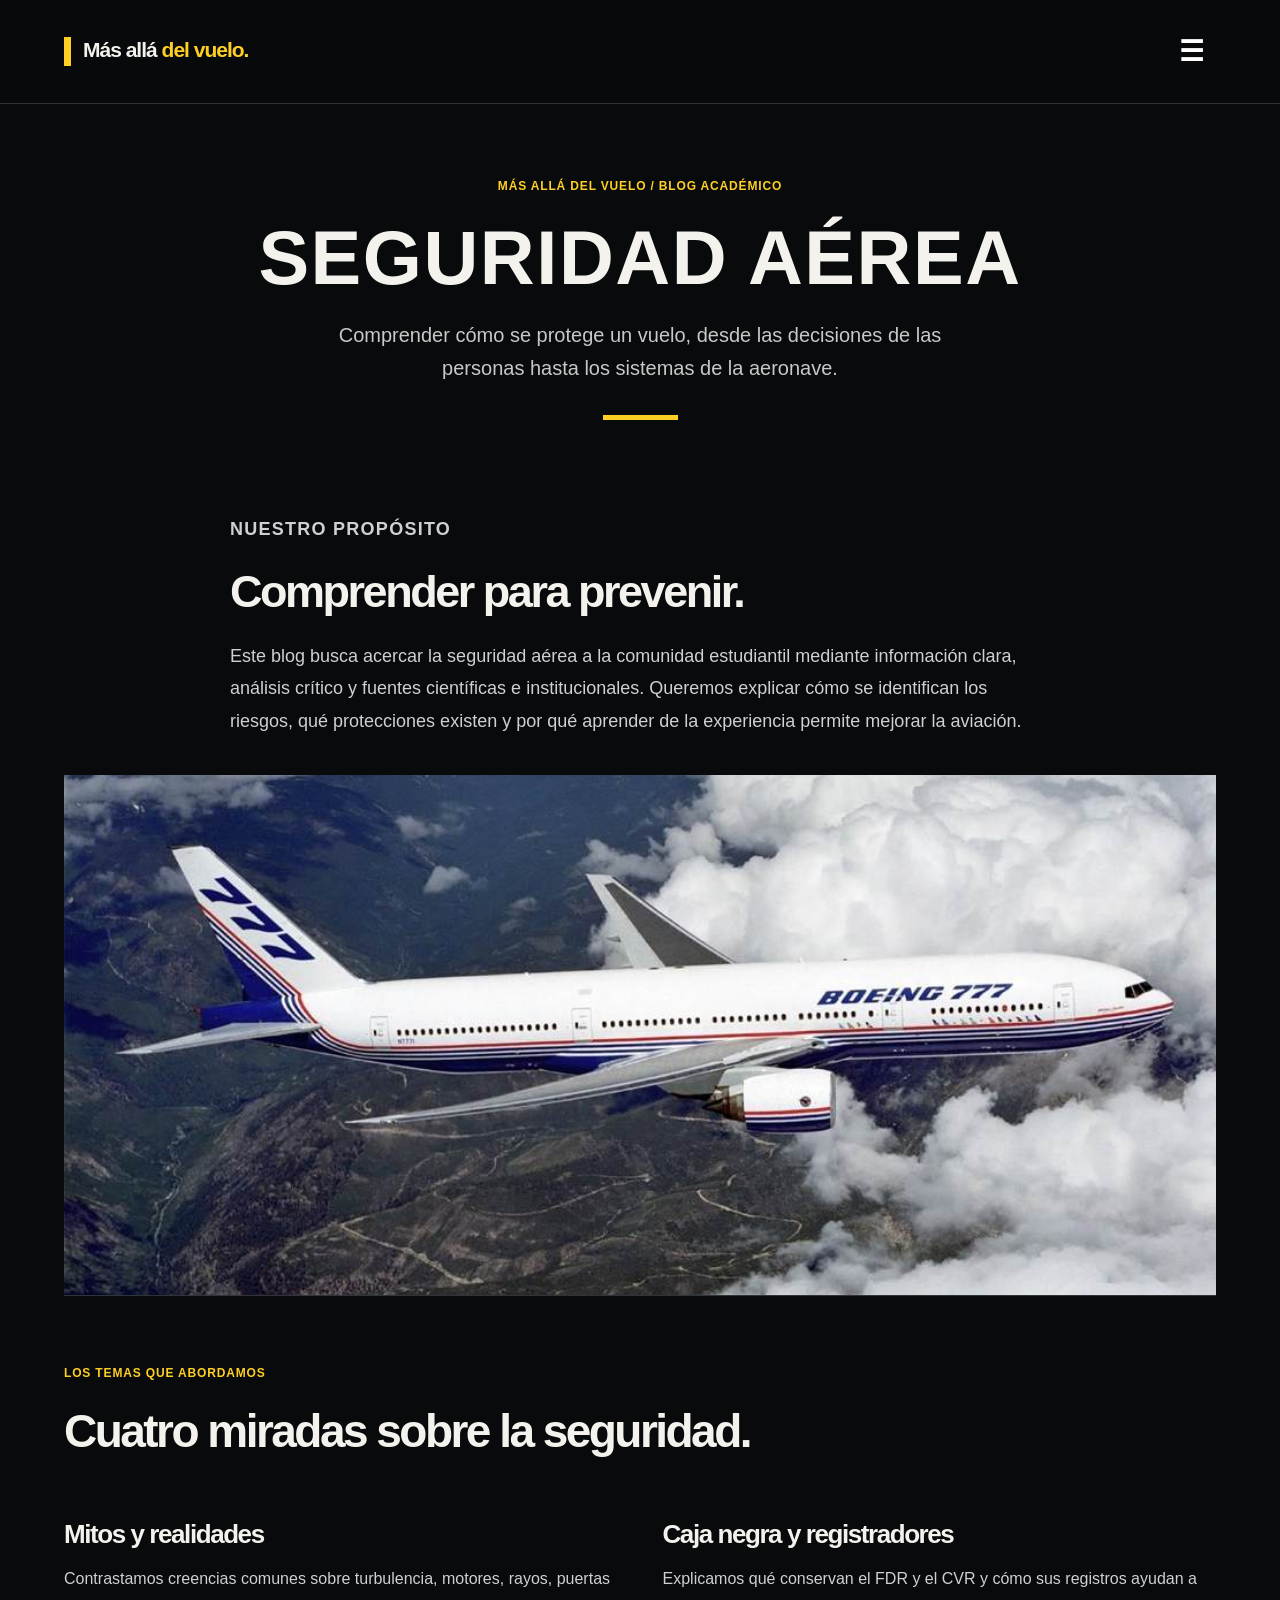
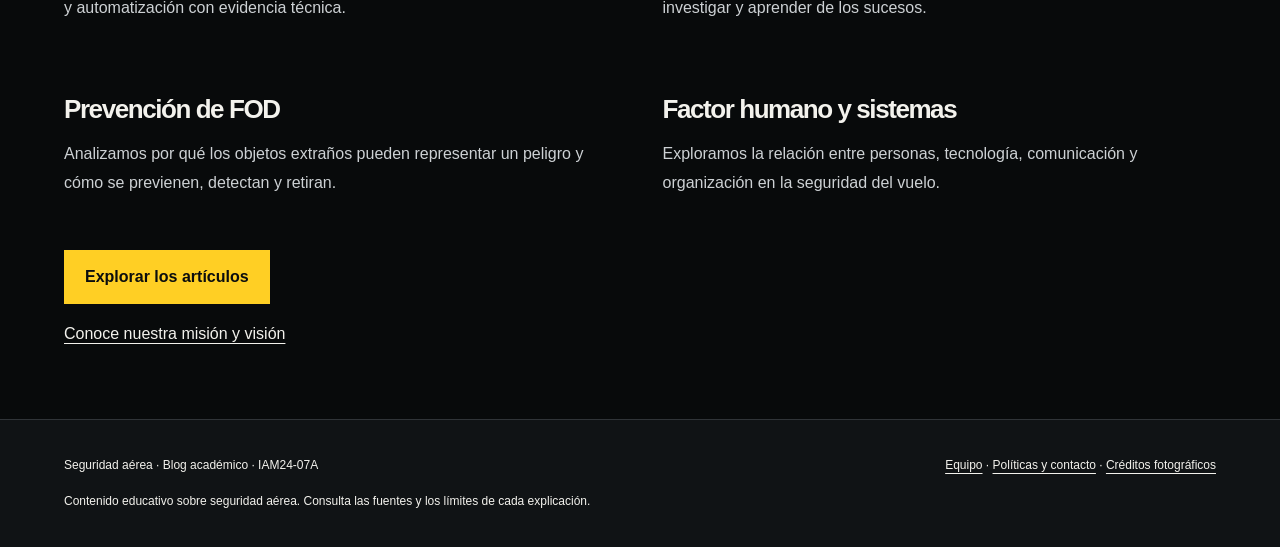
==== commit a869c0b2: "Actualiza equipo UNAQ y matrículas, retira pausa de luces y texto adicional del avión" ====
--- a/index.html
+++ b/index.html
@@ -1 +1 @@
-<!doctype html><html lang="es"><head><meta charset="utf-8"><meta name="viewport" content="width=device-width, initial-scale=1"><meta name="description" content="Blog académico sobre seguridad aérea: mitos, registradores, FOD y factor humano."><title>Seguridad aérea · Más allá del vuelo</title><link rel="stylesheet" href="estilos.css"></head><body><div class="ambient" aria-hidden="true"><i style="--left:0%;--duration:17s;--delay:-0s"></i><i style="--left:37%;--duration:18s;--delay:-2s"></i><i style="--left:74%;--duration:19s;--delay:-4s"></i><i style="--left:11%;--duration:20s;--delay:-6s"></i><i style="--left:48%;--duration:21s;--delay:-8s"></i><i style="--left:85%;--duration:22s;--delay:-10s"></i><i style="--left:22%;--duration:23s;--delay:-12s"></i><i style="--left:59%;--duration:24s;--delay:-14s"></i><i style="--left:96%;--duration:25s;--delay:-16s"></i><i style="--left:33%;--duration:17s;--delay:-18s"></i><i style="--left:70%;--duration:18s;--delay:-20s"></i><i style="--left:7%;--duration:19s;--delay:-22s"></i><i style="--left:44%;--duration:20s;--delay:-24s"></i><i style="--left:81%;--duration:21s;--delay:-26s"></i><i style="--left:18%;--duration:22s;--delay:-28s"></i><i style="--left:55%;--duration:23s;--delay:-30s"></i><i style="--left:92%;--duration:24s;--delay:-32s"></i><i style="--left:29%;--duration:25s;--delay:-34s"></i><i style="--left:66%;--duration:17s;--delay:-36s"></i><i style="--left:3%;--duration:18s;--delay:-38s"></i><i style="--left:40%;--duration:19s;--delay:-40s"></i><i style="--left:77%;--duration:20s;--delay:-42s"></i><i style="--left:14%;--duration:21s;--delay:-44s"></i><i style="--left:51%;--duration:22s;--delay:-46s"></i></div><button class="motion-toggle" type="button" aria-pressed="false">Pausar luces</button><a class="skip" href="#contenido">Saltar al contenido</a><div class="top"><header class="wrap"><a class="brand" href="index.html">Más allá<span> del vuelo.</span></a><button class="menu-open" type="button" aria-expanded="false" aria-controls="menu-global" aria-label="Abrir menú">☰</button><dialog id="menu-global" aria-label="Explorar el blog"><button type="button" class="menu-close" aria-label="Cerrar menú">×</button><p class="eyebrow">Explorar / Seguridad aérea</p><nav><a href="index.html">Inicio</a><a href="mision-vision.html">Misión y visión</a><details class="nav-articles"><summary>Artículos</summary><div><a href="articulos.html">Todos los artículos</a><a href="mitos.html">Mitos y realidades</a><a href="registradores.html">Caja negra</a><a href="fod.html">Prevención de FOD</a><a href="factor-humano.html">Factor humano y sistemas</a></div></details><a href="infografia.html">Infografía</a><a href="actividades.html">Recursos</a><a href="fuentes.html">Fuentes</a><a href="acerca.html">Equipo</a><a href="contacto.html">Contacto</a></nav></dialog></header></div><main id="contenido" class="wrap"><section class="editorial-intro"><p class="eyebrow">Más allá del vuelo / Blog académico</p><h1>Seguridad aérea</h1><p class="lead">Comprender cómo se protege un vuelo, desde las decisiones de las personas hasta los sistemas de la aeronave.</p><div class="yellow-rule"></div></section><section class="purpose-intro"><p class="eyebrow">Nuestro propósito</p><h2>Comprender para prevenir.</h2><p>Este blog busca acercar la seguridad aérea a la comunidad estudiantil mediante información clara, análisis crítico y fuentes científicas e institucionales. Queremos explicar cómo se identifican los riesgos, qué protecciones existen y por qué aprender de la experiencia permite mejorar la aviación.</p></section><figure class="purpose-photo"><img src="imagenes/mitos.jpg" alt="Avión comercial en vuelo: una operación sostenida por personas, procedimientos y tecnología" width="1400" height="700"><!-- Autoría y licencia disponibles en los créditos fotográficos de Fuentes. --></figure><section class="section"><p class="eyebrow">Los temas que abordamos</p><h2>Cuatro miradas sobre la seguridad.</h2><div class="topic-intros"><article><h3><a href="mitos.html">Mitos y realidades</a></h3><p>Contrastamos creencias comunes sobre turbulencia, motores, rayos, puertas y automatización con evidencia técnica.</p></article><article><h3><a href="registradores.html">Caja negra y registradores</a></h3><p>Explicamos qué conservan el FDR y el CVR y cómo sus registros ayudan a investigar y aprender de los sucesos.</p></article><article><h3><a href="fod.html">Prevención de FOD</a></h3><p>Analizamos por qué los objetos extraños pueden representar un peligro y cómo se previenen, detectan y retiran.</p></article><article><h3><a href="factor-humano.html">Factor humano y sistemas</a></h3><p>Exploramos la relación entre personas, tecnología, comunicación y organización en la seguridad del vuelo.</p></article></div><p><a class="btn" href="articulos.html">Explorar los artículos</a></p><p><a href="mision-vision.html">Conoce nuestra misión y visión</a></p></section></main><footer><div class="wrap row"><span>Seguridad aérea · Blog académico · IAM24-07A</span><div><a href="acerca.html">Equipo</a> · <a href="politicas.html">Políticas y contacto</a> · <a href="fuentes.html#fotografias">Créditos fotográficos</a></div></div><div class="wrap">Contenido educativo sobre seguridad aérea. Consulta las fuentes y los límites de cada explicación.</div></footer><script src="interaccion.js" defer></script></body></html>
+<!doctype html><html lang="es"><head><meta charset="utf-8"><meta name="viewport" content="width=device-width, initial-scale=1"><meta name="description" content="Blog académico sobre seguridad aérea: mitos, registradores, FOD y factor humano."><title>Seguridad aérea · Más allá del vuelo</title><link rel="stylesheet" href="estilos.css"></head><body><div class="ambient" aria-hidden="true"><i style="--left:0%;--duration:17s;--delay:-0s"></i><i style="--left:37%;--duration:18s;--delay:-2s"></i><i style="--left:74%;--duration:19s;--delay:-4s"></i><i style="--left:11%;--duration:20s;--delay:-6s"></i><i style="--left:48%;--duration:21s;--delay:-8s"></i><i style="--left:85%;--duration:22s;--delay:-10s"></i><i style="--left:22%;--duration:23s;--delay:-12s"></i><i style="--left:59%;--duration:24s;--delay:-14s"></i><i style="--left:96%;--duration:25s;--delay:-16s"></i><i style="--left:33%;--duration:17s;--delay:-18s"></i><i style="--left:70%;--duration:18s;--delay:-20s"></i><i style="--left:7%;--duration:19s;--delay:-22s"></i><i style="--left:44%;--duration:20s;--delay:-24s"></i><i style="--left:81%;--duration:21s;--delay:-26s"></i><i style="--left:18%;--duration:22s;--delay:-28s"></i><i style="--left:55%;--duration:23s;--delay:-30s"></i><i style="--left:92%;--duration:24s;--delay:-32s"></i><i style="--left:29%;--duration:25s;--delay:-34s"></i><i style="--left:66%;--duration:17s;--delay:-36s"></i><i style="--left:3%;--duration:18s;--delay:-38s"></i><i style="--left:40%;--duration:19s;--delay:-40s"></i><i style="--left:77%;--duration:20s;--delay:-42s"></i><i style="--left:14%;--duration:21s;--delay:-44s"></i><i style="--left:51%;--duration:22s;--delay:-46s"></i></div><a class="skip" href="#contenido">Saltar al contenido</a><div class="top"><header class="wrap"><a class="brand" href="index.html">Más allá<span> del vuelo.</span></a><button class="menu-open" type="button" aria-expanded="false" aria-controls="menu-global" aria-label="Abrir menú">☰</button><dialog id="menu-global" aria-label="Explorar el blog"><button type="button" class="menu-close" aria-label="Cerrar menú">×</button><p class="eyebrow">Explorar / Seguridad aérea</p><nav><a href="index.html">Inicio</a><a href="mision-vision.html">Misión y visión</a><details class="nav-articles"><summary>Artículos</summary><div><a href="articulos.html">Todos los artículos</a><a href="mitos.html">Mitos y realidades</a><a href="registradores.html">Caja negra</a><a href="fod.html">Prevención de FOD</a><a href="factor-humano.html">Factor humano y sistemas</a></div></details><a href="infografia.html">Infografía</a><a href="actividades.html">Recursos</a><a href="fuentes.html">Fuentes</a><a href="acerca.html">Equipo</a><a href="contacto.html">Contacto</a></nav></dialog></header></div><main id="contenido" class="wrap"><section class="editorial-intro"><p class="eyebrow">Más allá del vuelo / Blog académico</p><h1>Seguridad aérea</h1><p class="lead">Comprender cómo se protege un vuelo, desde las decisiones de las personas hasta los sistemas de la aeronave.</p><div class="yellow-rule"></div></section><section class="purpose-intro"><p class="eyebrow">Nuestro propósito</p><h2>Comprender para prevenir.</h2><p>Este blog busca acercar la seguridad aérea a la comunidad estudiantil mediante información clara, análisis crítico y fuentes científicas e institucionales. Queremos explicar cómo se identifican los riesgos, qué protecciones existen y por qué aprender de la experiencia permite mejorar la aviación.</p></section><figure class="purpose-photo"><img src="imagenes/mitos.jpg" alt="Avión comercial en vuelo: una operación sostenida por personas, procedimientos y tecnología" width="1400" height="700"><!-- Autoría y licencia disponibles en los créditos fotográficos de Fuentes. --></figure><section class="section"><p class="eyebrow">Los temas que abordamos</p><h2>Cuatro miradas sobre la seguridad.</h2><div class="topic-intros"><article><h3><a href="mitos.html">Mitos y realidades</a></h3><p>Contrastamos creencias comunes sobre turbulencia, motores, rayos, puertas y automatización con evidencia técnica.</p></article><article><h3><a href="registradores.html">Caja negra y registradores</a></h3><p>Explicamos qué conservan el FDR y el CVR y cómo sus registros ayudan a investigar y aprender de los sucesos.</p></article><article><h3><a href="fod.html">Prevención de FOD</a></h3><p>Analizamos por qué los objetos extraños pueden representar un peligro y cómo se previenen, detectan y retiran.</p></article><article><h3><a href="factor-humano.html">Factor humano y sistemas</a></h3><p>Exploramos la relación entre personas, tecnología, comunicación y organización en la seguridad del vuelo.</p></article></div><p><a class="btn" href="articulos.html">Explorar los artículos</a></p><p><a href="mision-vision.html">Conoce nuestra misión y visión</a></p></section></main><footer><div class="wrap row"><span>Seguridad aérea · Blog académico · IAM24-07A</span><div><a href="acerca.html">Equipo</a> · <a href="politicas.html">Políticas y contacto</a> · <a href="fuentes.html#fotografias">Créditos fotográficos</a></div></div><div class="wrap">Contenido educativo sobre seguridad aérea. Consulta las fuentes y los límites de cada explicación.</div></footer><script src="interaccion.js" defer></script></body></html>
--- a/estilos.css
+++ b/estilos.css
@@ -34,3 +34,11 @@
 .article-photo .apa-photo-reference{font-size:13px!important;line-height:1.75;color:#b5bcc1!important;border-left:2px solid #60686e;padding:8px 0 8px 16px;margin-top:16px;letter-spacing:0;text-transform:none}
 .apa-photo-reference a{text-decoration:none;border-bottom:1px solid var(--accent)}
 @media(max-width:650px){.topic-intros{grid-template-columns:1fr;gap:20px}.purpose-intro p{font-size:16px}.purpose-intro{margin-bottom:25px}}
+
+/* Reto FOD: recurso con puntuación compartida */
+.fod-game-section{margin:65px 0 40px;padding-top:30px;border-top:2px solid var(--accent)}.fod-game-section h2{font-size:clamp(32px,4vw,48px)}.fod-game-frame{width:calc(100vw - 80px);max-width:1250px;margin:28px 0 22px;position:relative;left:50%;transform:translateX(-50%);border:1px solid #384748;border-radius:10px;overflow:hidden;background:#0a1418}.fod-game-frame iframe{display:block;width:100%;height:930px;border:0}.reading .fod-game-privacy{font-size:12px;line-height:1.75;color:#b0bbb7}.fod-game-section .btn{margin:5px 0 12px}@media(max-width:650px){.fod-game-frame{width:calc(100vw - 28px)}.fod-game-frame iframe{height:1080px}.fod-game-section{margin-top:40px}}
+
+/* Cuestionario exclusivo de factor humano */
+.human-quiz{margin:65px 0 40px;padding-top:30px;border-top:2px solid var(--accent)}.human-quiz h2{font-size:clamp(32px,4vw,48px)}.human-form-consent{background:#131919;border:1px solid #4c5140;padding:24px;margin:25px 0;border-radius:6px}.human-form-consent p{font-size:14px;line-height:1.8;color:#c0c7be}.human-form-consent label{display:flex;gap:12px;align-items:flex-start;font-size:14px;line-height:1.7}.human-form-consent input{width:19px;height:19px;flex-shrink:0;margin-top:3px;accent-color:var(--accent)}.human-form-consent .btn{margin-top:23px}.human-form-frame{border:1px solid #67633a;border-radius:8px;overflow:hidden;background:#f6f6f6;margin:28px 0}.human-form-frame[hidden]{display:none}.human-form-frame iframe{display:block;width:100%;border:0;height:3300px}@media(max-width:650px){.human-form-frame iframe{height:4100px}.human-form-consent{padding:18px}.human-quiz{margin-top:40px}}
+
+.human-form-banner{display:block;width:100%;height:auto;border-bottom:3px solid var(--accent)}
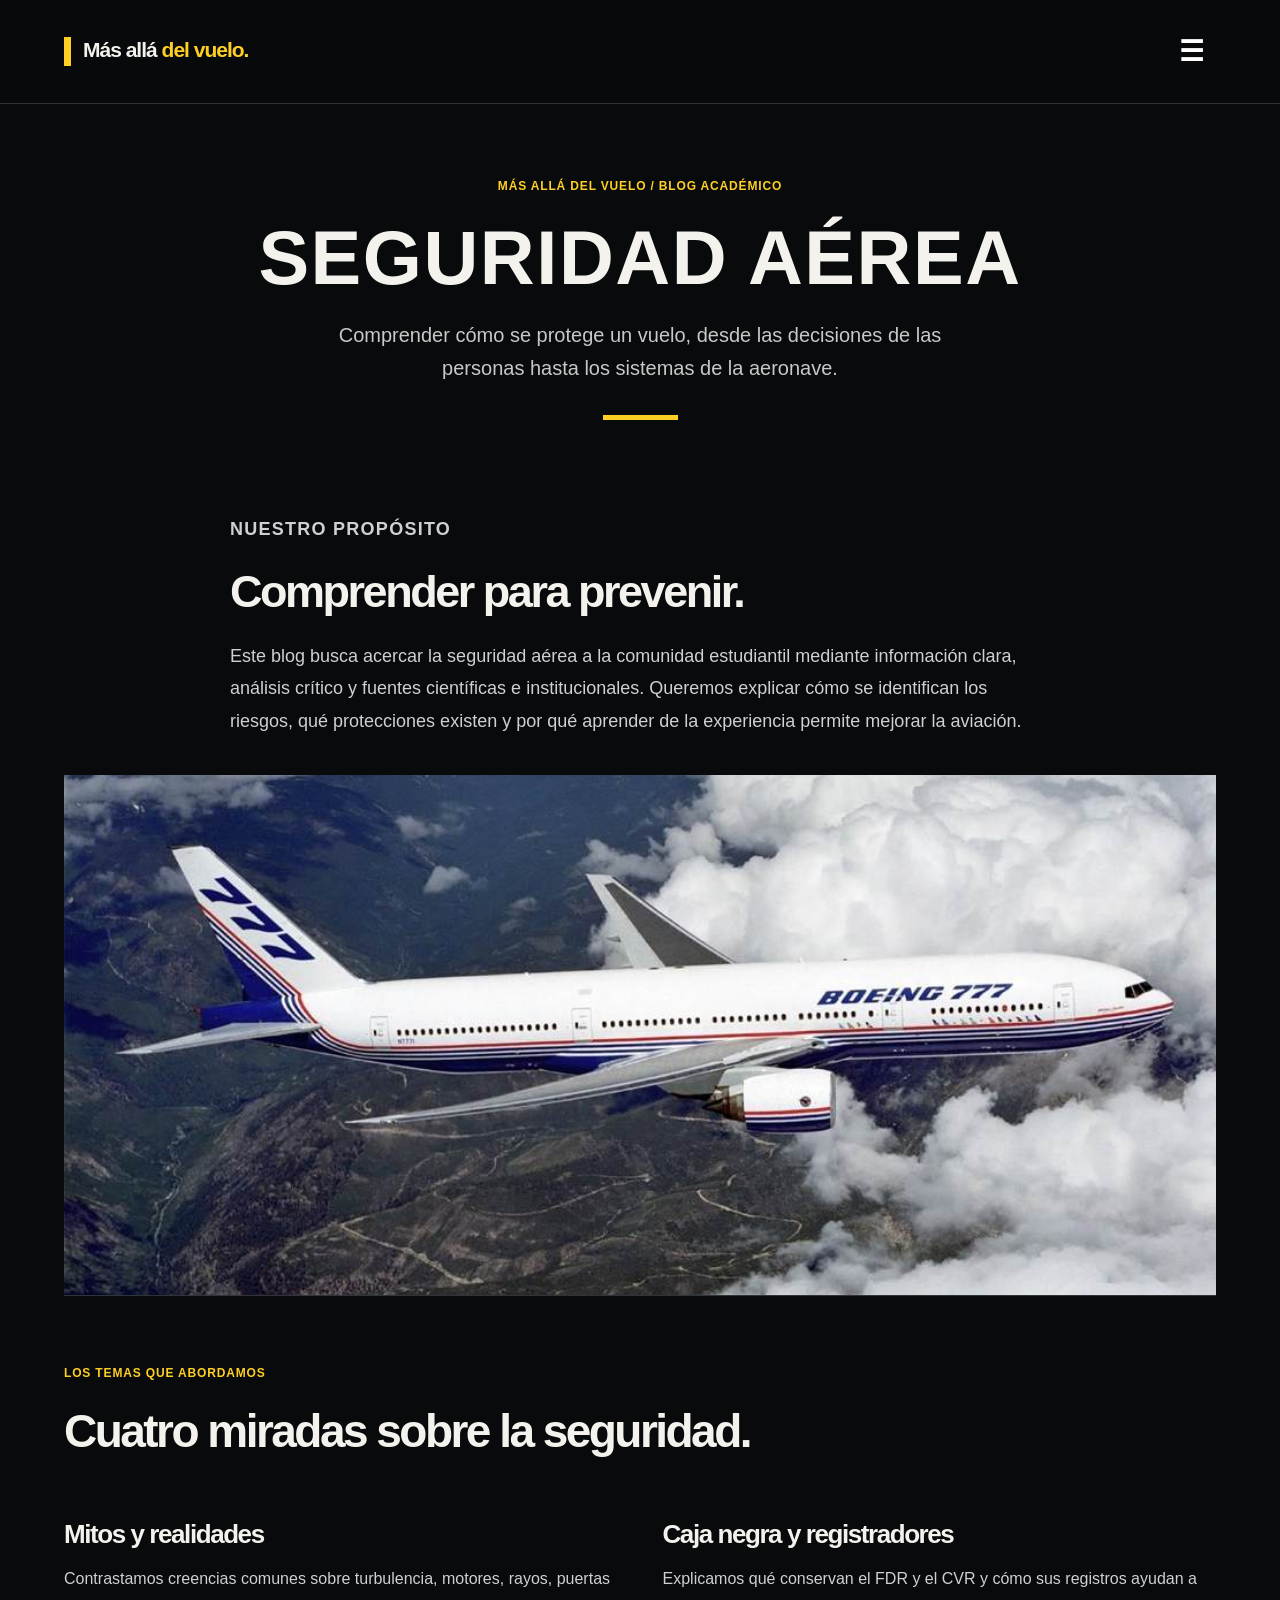
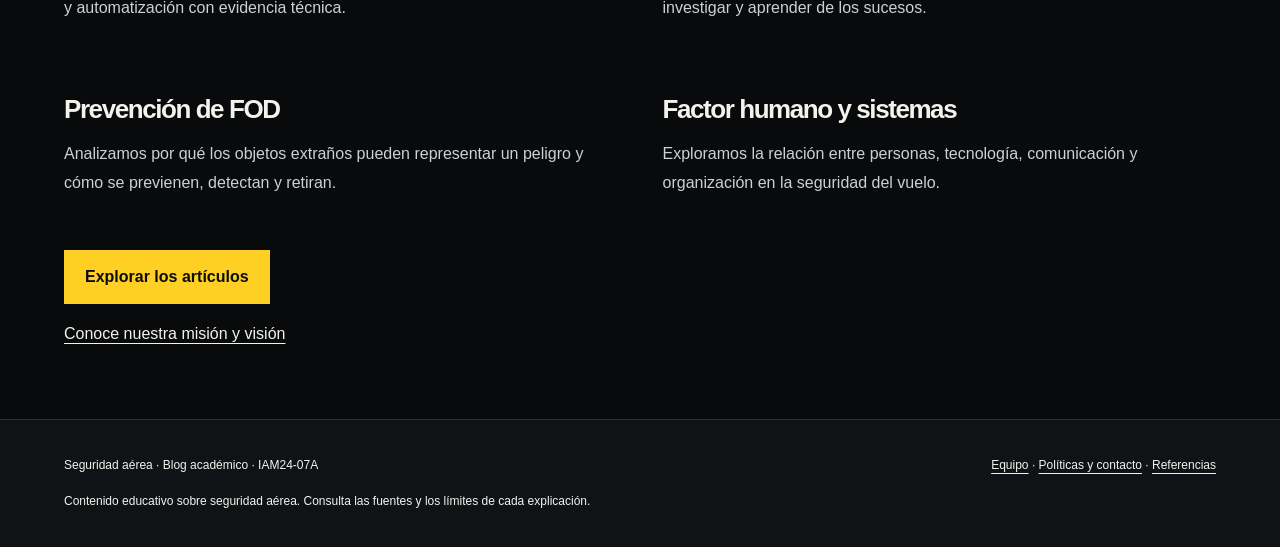
==== commit 41529e69: "Unifica referencias de artículos, recursos y fotografías en una sola lista" ====
--- a/index.html
+++ b/index.html
@@ -1 +1 @@
-<!doctype html><html lang="es"><head><meta charset="utf-8"><meta name="viewport" content="width=device-width, initial-scale=1"><meta name="description" content="Blog académico sobre seguridad aérea: mitos, registradores, FOD y factor humano."><title>Seguridad aérea · Más allá del vuelo</title><link rel="stylesheet" href="estilos.css"></head><body><div class="ambient" aria-hidden="true"><i style="--left:0%;--duration:17s;--delay:-0s"></i><i style="--left:37%;--duration:18s;--delay:-2s"></i><i style="--left:74%;--duration:19s;--delay:-4s"></i><i style="--left:11%;--duration:20s;--delay:-6s"></i><i style="--left:48%;--duration:21s;--delay:-8s"></i><i style="--left:85%;--duration:22s;--delay:-10s"></i><i style="--left:22%;--duration:23s;--delay:-12s"></i><i style="--left:59%;--duration:24s;--delay:-14s"></i><i style="--left:96%;--duration:25s;--delay:-16s"></i><i style="--left:33%;--duration:17s;--delay:-18s"></i><i style="--left:70%;--duration:18s;--delay:-20s"></i><i style="--left:7%;--duration:19s;--delay:-22s"></i><i style="--left:44%;--duration:20s;--delay:-24s"></i><i style="--left:81%;--duration:21s;--delay:-26s"></i><i style="--left:18%;--duration:22s;--delay:-28s"></i><i style="--left:55%;--duration:23s;--delay:-30s"></i><i style="--left:92%;--duration:24s;--delay:-32s"></i><i style="--left:29%;--duration:25s;--delay:-34s"></i><i style="--left:66%;--duration:17s;--delay:-36s"></i><i style="--left:3%;--duration:18s;--delay:-38s"></i><i style="--left:40%;--duration:19s;--delay:-40s"></i><i style="--left:77%;--duration:20s;--delay:-42s"></i><i style="--left:14%;--duration:21s;--delay:-44s"></i><i style="--left:51%;--duration:22s;--delay:-46s"></i></div><a class="skip" href="#contenido">Saltar al contenido</a><div class="top"><header class="wrap"><a class="brand" href="index.html">Más allá<span> del vuelo.</span></a><button class="menu-open" type="button" aria-expanded="false" aria-controls="menu-global" aria-label="Abrir menú">☰</button><dialog id="menu-global" aria-label="Explorar el blog"><button type="button" class="menu-close" aria-label="Cerrar menú">×</button><p class="eyebrow">Explorar / Seguridad aérea</p><nav><a href="index.html">Inicio</a><a href="mision-vision.html">Misión y visión</a><details class="nav-articles"><summary>Artículos</summary><div><a href="articulos.html">Todos los artículos</a><a href="mitos.html">Mitos y realidades</a><a href="registradores.html">Caja negra</a><a href="fod.html">Prevención de FOD</a><a href="factor-humano.html">Factor humano y sistemas</a></div></details><a href="infografia.html">Infografía</a><a href="actividades.html">Recursos</a><a href="fuentes.html">Fuentes</a><a href="acerca.html">Equipo</a><a href="contacto.html">Contacto</a></nav></dialog></header></div><main id="contenido" class="wrap"><section class="editorial-intro"><p class="eyebrow">Más allá del vuelo / Blog académico</p><h1>Seguridad aérea</h1><p class="lead">Comprender cómo se protege un vuelo, desde las decisiones de las personas hasta los sistemas de la aeronave.</p><div class="yellow-rule"></div></section><section class="purpose-intro"><p class="eyebrow">Nuestro propósito</p><h2>Comprender para prevenir.</h2><p>Este blog busca acercar la seguridad aérea a la comunidad estudiantil mediante información clara, análisis crítico y fuentes científicas e institucionales. Queremos explicar cómo se identifican los riesgos, qué protecciones existen y por qué aprender de la experiencia permite mejorar la aviación.</p></section><figure class="purpose-photo"><img src="imagenes/mitos.jpg" alt="Avión comercial en vuelo: una operación sostenida por personas, procedimientos y tecnología" width="1400" height="700"><!-- Autoría y licencia disponibles en los créditos fotográficos de Fuentes. --></figure><section class="section"><p class="eyebrow">Los temas que abordamos</p><h2>Cuatro miradas sobre la seguridad.</h2><div class="topic-intros"><article><h3><a href="mitos.html">Mitos y realidades</a></h3><p>Contrastamos creencias comunes sobre turbulencia, motores, rayos, puertas y automatización con evidencia técnica.</p></article><article><h3><a href="registradores.html">Caja negra y registradores</a></h3><p>Explicamos qué conservan el FDR y el CVR y cómo sus registros ayudan a investigar y aprender de los sucesos.</p></article><article><h3><a href="fod.html">Prevención de FOD</a></h3><p>Analizamos por qué los objetos extraños pueden representar un peligro y cómo se previenen, detectan y retiran.</p></article><article><h3><a href="factor-humano.html">Factor humano y sistemas</a></h3><p>Exploramos la relación entre personas, tecnología, comunicación y organización en la seguridad del vuelo.</p></article></div><p><a class="btn" href="articulos.html">Explorar los artículos</a></p><p><a href="mision-vision.html">Conoce nuestra misión y visión</a></p></section></main><footer><div class="wrap row"><span>Seguridad aérea · Blog académico · IAM24-07A</span><div><a href="acerca.html">Equipo</a> · <a href="politicas.html">Políticas y contacto</a> · <a href="fuentes.html#fotografias">Créditos fotográficos</a></div></div><div class="wrap">Contenido educativo sobre seguridad aérea. Consulta las fuentes y los límites de cada explicación.</div></footer><script src="interaccion.js" defer></script></body></html>
+<!doctype html><html lang="es"><head><meta charset="utf-8"><meta name="viewport" content="width=device-width, initial-scale=1"><meta name="description" content="Blog académico sobre seguridad aérea: mitos, registradores, FOD y factor humano."><title>Seguridad aérea · Más allá del vuelo</title><link rel="stylesheet" href="estilos.css"></head><body><div class="ambient" aria-hidden="true"><i style="--left:0%;--duration:17s;--delay:-0s"></i><i style="--left:37%;--duration:18s;--delay:-2s"></i><i style="--left:74%;--duration:19s;--delay:-4s"></i><i style="--left:11%;--duration:20s;--delay:-6s"></i><i style="--left:48%;--duration:21s;--delay:-8s"></i><i style="--left:85%;--duration:22s;--delay:-10s"></i><i style="--left:22%;--duration:23s;--delay:-12s"></i><i style="--left:59%;--duration:24s;--delay:-14s"></i><i style="--left:96%;--duration:25s;--delay:-16s"></i><i style="--left:33%;--duration:17s;--delay:-18s"></i><i style="--left:70%;--duration:18s;--delay:-20s"></i><i style="--left:7%;--duration:19s;--delay:-22s"></i><i style="--left:44%;--duration:20s;--delay:-24s"></i><i style="--left:81%;--duration:21s;--delay:-26s"></i><i style="--left:18%;--duration:22s;--delay:-28s"></i><i style="--left:55%;--duration:23s;--delay:-30s"></i><i style="--left:92%;--duration:24s;--delay:-32s"></i><i style="--left:29%;--duration:25s;--delay:-34s"></i><i style="--left:66%;--duration:17s;--delay:-36s"></i><i style="--left:3%;--duration:18s;--delay:-38s"></i><i style="--left:40%;--duration:19s;--delay:-40s"></i><i style="--left:77%;--duration:20s;--delay:-42s"></i><i style="--left:14%;--duration:21s;--delay:-44s"></i><i style="--left:51%;--duration:22s;--delay:-46s"></i></div><a class="skip" href="#contenido">Saltar al contenido</a><div class="top"><header class="wrap"><a class="brand" href="index.html">Más allá<span> del vuelo.</span></a><button class="menu-open" type="button" aria-expanded="false" aria-controls="menu-global" aria-label="Abrir menú">☰</button><dialog id="menu-global" aria-label="Explorar el blog"><button type="button" class="menu-close" aria-label="Cerrar menú">×</button><p class="eyebrow">Explorar / Seguridad aérea</p><nav><a href="index.html">Inicio</a><a href="mision-vision.html">Misión y visión</a><details class="nav-articles"><summary>Artículos</summary><div><a href="articulos.html">Todos los artículos</a><a href="mitos.html">Mitos y realidades</a><a href="registradores.html">Caja negra</a><a href="fod.html">Prevención de FOD</a><a href="factor-humano.html">Factor humano y sistemas</a></div></details><a href="infografia.html">Infografía</a><a href="actividades.html">Recursos</a><a href="fuentes.html">Fuentes</a><a href="acerca.html">Equipo</a><a href="contacto.html">Contacto</a></nav></dialog></header></div><main id="contenido" class="wrap"><section class="editorial-intro"><p class="eyebrow">Más allá del vuelo / Blog académico</p><h1>Seguridad aérea</h1><p class="lead">Comprender cómo se protege un vuelo, desde las decisiones de las personas hasta los sistemas de la aeronave.</p><div class="yellow-rule"></div></section><section class="purpose-intro"><p class="eyebrow">Nuestro propósito</p><h2>Comprender para prevenir.</h2><p>Este blog busca acercar la seguridad aérea a la comunidad estudiantil mediante información clara, análisis crítico y fuentes científicas e institucionales. Queremos explicar cómo se identifican los riesgos, qué protecciones existen y por qué aprender de la experiencia permite mejorar la aviación.</p></section><figure class="purpose-photo"><img src="imagenes/mitos.jpg" alt="Avión comercial en vuelo: una operación sostenida por personas, procedimientos y tecnología" width="1400" height="700"><!-- Autoría y licencia disponibles en los créditos fotográficos de Fuentes. --></figure><section class="section"><p class="eyebrow">Los temas que abordamos</p><h2>Cuatro miradas sobre la seguridad.</h2><div class="topic-intros"><article><h3><a href="mitos.html">Mitos y realidades</a></h3><p>Contrastamos creencias comunes sobre turbulencia, motores, rayos, puertas y automatización con evidencia técnica.</p></article><article><h3><a href="registradores.html">Caja negra y registradores</a></h3><p>Explicamos qué conservan el FDR y el CVR y cómo sus registros ayudan a investigar y aprender de los sucesos.</p></article><article><h3><a href="fod.html">Prevención de FOD</a></h3><p>Analizamos por qué los objetos extraños pueden representar un peligro y cómo se previenen, detectan y retiran.</p></article><article><h3><a href="factor-humano.html">Factor humano y sistemas</a></h3><p>Exploramos la relación entre personas, tecnología, comunicación y organización en la seguridad del vuelo.</p></article></div><p><a class="btn" href="articulos.html">Explorar los artículos</a></p><p><a href="mision-vision.html">Conoce nuestra misión y visión</a></p></section></main><footer><div class="wrap row"><span>Seguridad aérea · Blog académico · IAM24-07A</span><div><a href="acerca.html">Equipo</a> · <a href="politicas.html">Políticas y contacto</a> · <a href="fuentes.html">Referencias</a></div></div><div class="wrap">Contenido educativo sobre seguridad aérea. Consulta las fuentes y los límites de cada explicación.</div></footer><script src="interaccion.js" defer></script></body></html>
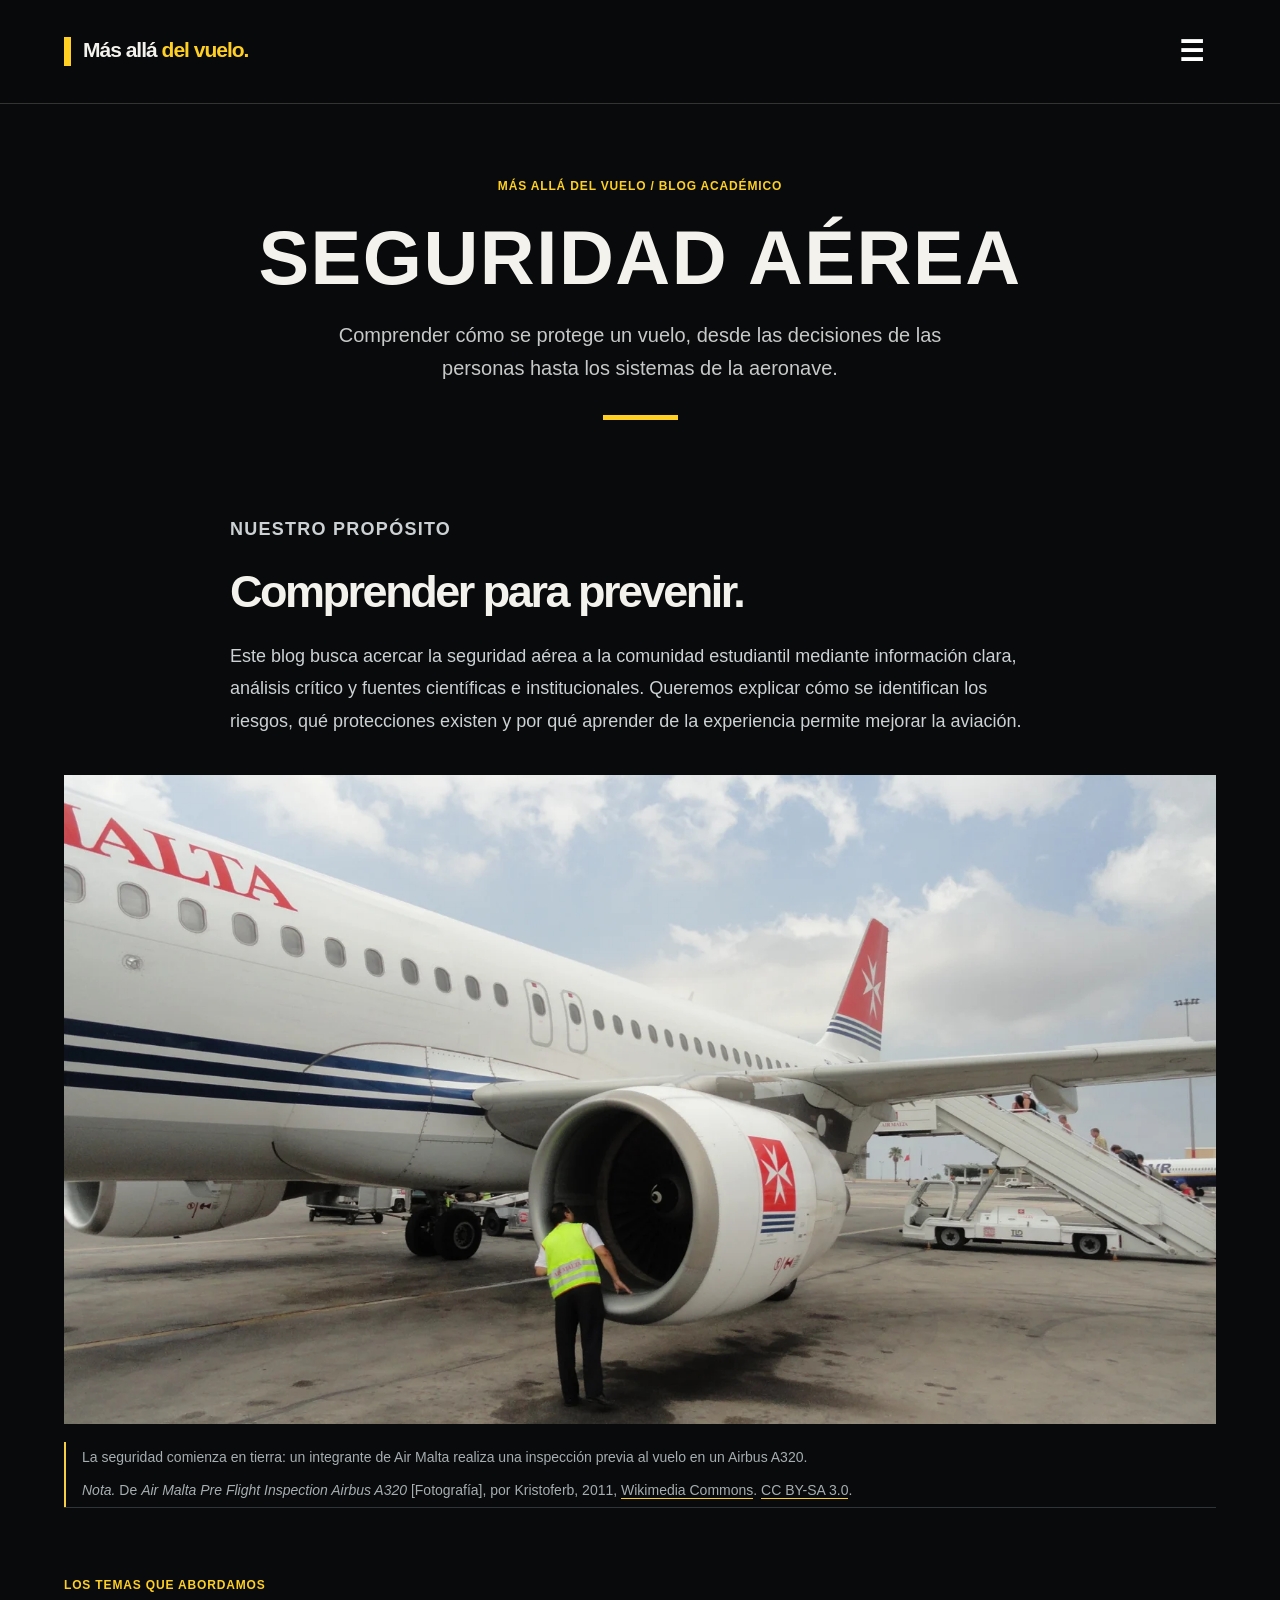
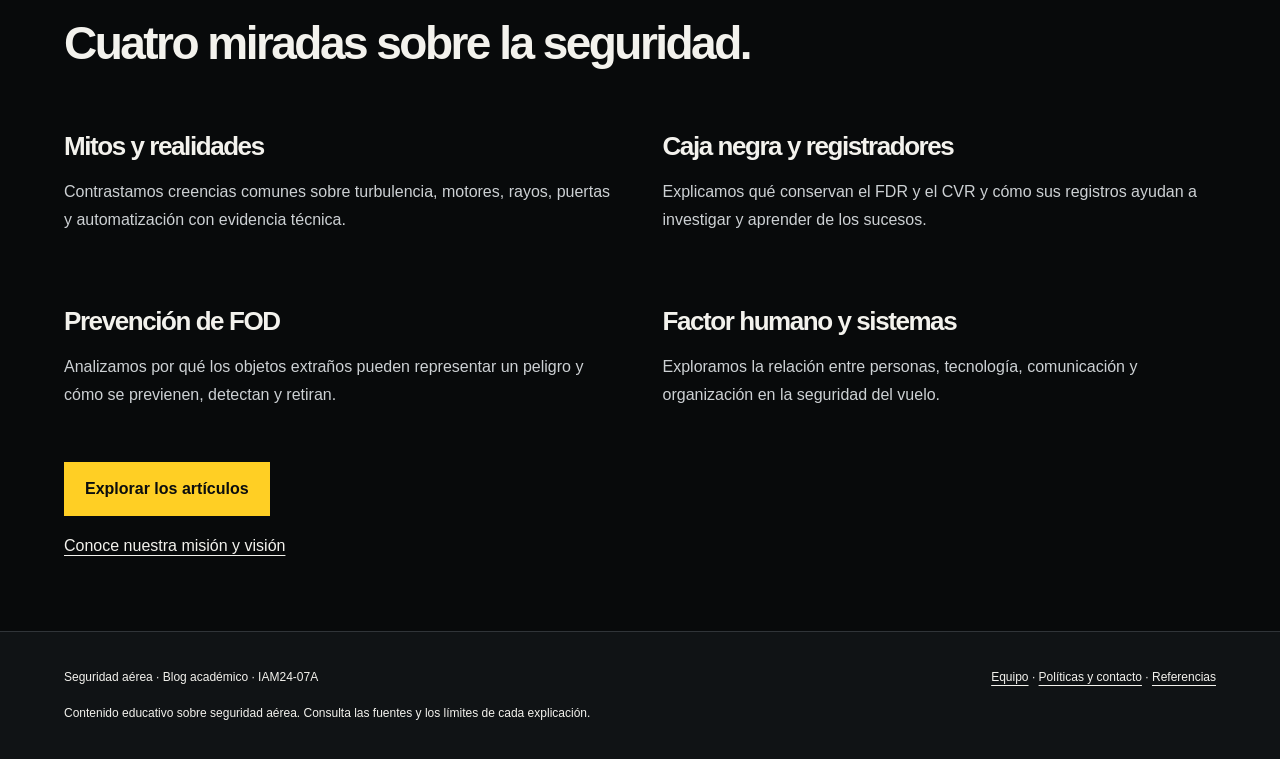
==== commit ed2f9a37: "Relaciona la portada con la prevención y añade descripción y atribución de la fotografía" ====
--- a/index.html
+++ b/index.html
@@ -1 +1 @@
-<!doctype html><html lang="es"><head><meta charset="utf-8"><meta name="viewport" content="width=device-width, initial-scale=1"><meta name="description" content="Blog académico sobre seguridad aérea: mitos, registradores, FOD y factor humano."><title>Seguridad aérea · Más allá del vuelo</title><link rel="stylesheet" href="estilos.css"></head><body><div class="ambient" aria-hidden="true"><i style="--left:0%;--duration:17s;--delay:-0s"></i><i style="--left:37%;--duration:18s;--delay:-2s"></i><i style="--left:74%;--duration:19s;--delay:-4s"></i><i style="--left:11%;--duration:20s;--delay:-6s"></i><i style="--left:48%;--duration:21s;--delay:-8s"></i><i style="--left:85%;--duration:22s;--delay:-10s"></i><i style="--left:22%;--duration:23s;--delay:-12s"></i><i style="--left:59%;--duration:24s;--delay:-14s"></i><i style="--left:96%;--duration:25s;--delay:-16s"></i><i style="--left:33%;--duration:17s;--delay:-18s"></i><i style="--left:70%;--duration:18s;--delay:-20s"></i><i style="--left:7%;--duration:19s;--delay:-22s"></i><i style="--left:44%;--duration:20s;--delay:-24s"></i><i style="--left:81%;--duration:21s;--delay:-26s"></i><i style="--left:18%;--duration:22s;--delay:-28s"></i><i style="--left:55%;--duration:23s;--delay:-30s"></i><i style="--left:92%;--duration:24s;--delay:-32s"></i><i style="--left:29%;--duration:25s;--delay:-34s"></i><i style="--left:66%;--duration:17s;--delay:-36s"></i><i style="--left:3%;--duration:18s;--delay:-38s"></i><i style="--left:40%;--duration:19s;--delay:-40s"></i><i style="--left:77%;--duration:20s;--delay:-42s"></i><i style="--left:14%;--duration:21s;--delay:-44s"></i><i style="--left:51%;--duration:22s;--delay:-46s"></i></div><a class="skip" href="#contenido">Saltar al contenido</a><div class="top"><header class="wrap"><a class="brand" href="index.html">Más allá<span> del vuelo.</span></a><button class="menu-open" type="button" aria-expanded="false" aria-controls="menu-global" aria-label="Abrir menú">☰</button><dialog id="menu-global" aria-label="Explorar el blog"><button type="button" class="menu-close" aria-label="Cerrar menú">×</button><p class="eyebrow">Explorar / Seguridad aérea</p><nav><a href="index.html">Inicio</a><a href="mision-vision.html">Misión y visión</a><details class="nav-articles"><summary>Artículos</summary><div><a href="articulos.html">Todos los artículos</a><a href="mitos.html">Mitos y realidades</a><a href="registradores.html">Caja negra</a><a href="fod.html">Prevención de FOD</a><a href="factor-humano.html">Factor humano y sistemas</a></div></details><a href="infografia.html">Infografía</a><a href="actividades.html">Recursos</a><a href="fuentes.html">Fuentes</a><a href="acerca.html">Equipo</a><a href="contacto.html">Contacto</a></nav></dialog></header></div><main id="contenido" class="wrap"><section class="editorial-intro"><p class="eyebrow">Más allá del vuelo / Blog académico</p><h1>Seguridad aérea</h1><p class="lead">Comprender cómo se protege un vuelo, desde las decisiones de las personas hasta los sistemas de la aeronave.</p><div class="yellow-rule"></div></section><section class="purpose-intro"><p class="eyebrow">Nuestro propósito</p><h2>Comprender para prevenir.</h2><p>Este blog busca acercar la seguridad aérea a la comunidad estudiantil mediante información clara, análisis crítico y fuentes científicas e institucionales. Queremos explicar cómo se identifican los riesgos, qué protecciones existen y por qué aprender de la experiencia permite mejorar la aviación.</p></section><figure class="purpose-photo"><img src="imagenes/mitos.jpg" alt="Avión comercial en vuelo: una operación sostenida por personas, procedimientos y tecnología" width="1400" height="700"><!-- Autoría y licencia disponibles en los créditos fotográficos de Fuentes. --></figure><section class="section"><p class="eyebrow">Los temas que abordamos</p><h2>Cuatro miradas sobre la seguridad.</h2><div class="topic-intros"><article><h3><a href="mitos.html">Mitos y realidades</a></h3><p>Contrastamos creencias comunes sobre turbulencia, motores, rayos, puertas y automatización con evidencia técnica.</p></article><article><h3><a href="registradores.html">Caja negra y registradores</a></h3><p>Explicamos qué conservan el FDR y el CVR y cómo sus registros ayudan a investigar y aprender de los sucesos.</p></article><article><h3><a href="fod.html">Prevención de FOD</a></h3><p>Analizamos por qué los objetos extraños pueden representar un peligro y cómo se previenen, detectan y retiran.</p></article><article><h3><a href="factor-humano.html">Factor humano y sistemas</a></h3><p>Exploramos la relación entre personas, tecnología, comunicación y organización en la seguridad del vuelo.</p></article></div><p><a class="btn" href="articulos.html">Explorar los artículos</a></p><p><a href="mision-vision.html">Conoce nuestra misión y visión</a></p></section></main><footer><div class="wrap row"><span>Seguridad aérea · Blog académico · IAM24-07A</span><div><a href="acerca.html">Equipo</a> · <a href="politicas.html">Políticas y contacto</a> · <a href="fuentes.html">Referencias</a></div></div><div class="wrap">Contenido educativo sobre seguridad aérea. Consulta las fuentes y los límites de cada explicación.</div></footer><script src="interaccion.js" defer></script></body></html>
+<!doctype html><html lang="es"><head><meta charset="utf-8"><meta name="viewport" content="width=device-width, initial-scale=1"><meta name="description" content="Blog académico sobre seguridad aérea: mitos, registradores, FOD y factor humano."><title>Seguridad aérea · Más allá del vuelo</title><link rel="stylesheet" href="estilos.css"></head><body><div class="ambient" aria-hidden="true"><i style="--left:0%;--duration:17s;--delay:-0s"></i><i style="--left:37%;--duration:18s;--delay:-2s"></i><i style="--left:74%;--duration:19s;--delay:-4s"></i><i style="--left:11%;--duration:20s;--delay:-6s"></i><i style="--left:48%;--duration:21s;--delay:-8s"></i><i style="--left:85%;--duration:22s;--delay:-10s"></i><i style="--left:22%;--duration:23s;--delay:-12s"></i><i style="--left:59%;--duration:24s;--delay:-14s"></i><i style="--left:96%;--duration:25s;--delay:-16s"></i><i style="--left:33%;--duration:17s;--delay:-18s"></i><i style="--left:70%;--duration:18s;--delay:-20s"></i><i style="--left:7%;--duration:19s;--delay:-22s"></i><i style="--left:44%;--duration:20s;--delay:-24s"></i><i style="--left:81%;--duration:21s;--delay:-26s"></i><i style="--left:18%;--duration:22s;--delay:-28s"></i><i style="--left:55%;--duration:23s;--delay:-30s"></i><i style="--left:92%;--duration:24s;--delay:-32s"></i><i style="--left:29%;--duration:25s;--delay:-34s"></i><i style="--left:66%;--duration:17s;--delay:-36s"></i><i style="--left:3%;--duration:18s;--delay:-38s"></i><i style="--left:40%;--duration:19s;--delay:-40s"></i><i style="--left:77%;--duration:20s;--delay:-42s"></i><i style="--left:14%;--duration:21s;--delay:-44s"></i><i style="--left:51%;--duration:22s;--delay:-46s"></i></div><a class="skip" href="#contenido">Saltar al contenido</a><div class="top"><header class="wrap"><a class="brand" href="index.html">Más allá<span> del vuelo.</span></a><button class="menu-open" type="button" aria-expanded="false" aria-controls="menu-global" aria-label="Abrir menú">☰</button><dialog id="menu-global" aria-label="Explorar el blog"><button type="button" class="menu-close" aria-label="Cerrar menú">×</button><p class="eyebrow">Explorar / Seguridad aérea</p><nav><a href="index.html">Inicio</a><a href="mision-vision.html">Misión y visión</a><details class="nav-articles"><summary>Artículos</summary><div><a href="articulos.html">Todos los artículos</a><a href="mitos.html">Mitos y realidades</a><a href="registradores.html">Caja negra</a><a href="fod.html">Prevención de FOD</a><a href="factor-humano.html">Factor humano y sistemas</a></div></details><a href="infografia.html">Infografía</a><a href="actividades.html">Recursos</a><a href="fuentes.html">Fuentes</a><a href="acerca.html">Equipo</a><a href="contacto.html">Contacto</a></nav></dialog></header></div><main id="contenido" class="wrap"><section class="editorial-intro"><p class="eyebrow">Más allá del vuelo / Blog académico</p><h1>Seguridad aérea</h1><p class="lead">Comprender cómo se protege un vuelo, desde las decisiones de las personas hasta los sistemas de la aeronave.</p><div class="yellow-rule"></div></section><section class="purpose-intro"><p class="eyebrow">Nuestro propósito</p><h2>Comprender para prevenir.</h2><p>Este blog busca acercar la seguridad aérea a la comunidad estudiantil mediante información clara, análisis crítico y fuentes científicas e institucionales. Queremos explicar cómo se identifican los riesgos, qué protecciones existen y por qué aprender de la experiencia permite mejorar la aviación.</p></section><figure class="purpose-photo"><img src="imagenes/inicio-inspeccion.webp" alt="Un integrante de Air Malta inspecciona el motor de un Airbus A320 antes del vuelo" width="1600" height="901" style="height:auto;object-fit:contain"><figcaption class="apa-photo-note" style="font-size:14px!important;line-height:1.7;border-left:2px solid #f5ce45;padding:4px 0 4px 16px;margin-top:18px"><span style="display:block;margin-bottom:10px">La seguridad comienza en tierra: un integrante de Air Malta realiza una inspección previa al vuelo en un Airbus A320.</span><em>Nota.</em> De <em>Air Malta Pre Flight Inspection Airbus A320</em> [Fotografía], por Kristoferb, 2011, <a href="https://commons.wikimedia.org/wiki/File:Air_Malta_Pre_Flight_Inspection_Airbus_A320.jpg">Wikimedia Commons</a>. <a href="https://creativecommons.org/licenses/by-sa/3.0/">CC BY-SA 3.0</a>.</figcaption></figure><section class="section"><p class="eyebrow">Los temas que abordamos</p><h2>Cuatro miradas sobre la seguridad.</h2><div class="topic-intros"><article><h3><a href="mitos.html">Mitos y realidades</a></h3><p>Contrastamos creencias comunes sobre turbulencia, motores, rayos, puertas y automatización con evidencia técnica.</p></article><article><h3><a href="registradores.html">Caja negra y registradores</a></h3><p>Explicamos qué conservan el FDR y el CVR y cómo sus registros ayudan a investigar y aprender de los sucesos.</p></article><article><h3><a href="fod.html">Prevención de FOD</a></h3><p>Analizamos por qué los objetos extraños pueden representar un peligro y cómo se previenen, detectan y retiran.</p></article><article><h3><a href="factor-humano.html">Factor humano y sistemas</a></h3><p>Exploramos la relación entre personas, tecnología, comunicación y organización en la seguridad del vuelo.</p></article></div><p><a class="btn" href="articulos.html">Explorar los artículos</a></p><p><a href="mision-vision.html">Conoce nuestra misión y visión</a></p></section></main><footer><div class="wrap row"><span>Seguridad aérea · Blog académico · IAM24-07A</span><div><a href="acerca.html">Equipo</a> · <a href="politicas.html">Políticas y contacto</a> · <a href="fuentes.html">Referencias</a></div></div><div class="wrap">Contenido educativo sobre seguridad aérea. Consulta las fuentes y los límites de cada explicación.</div></footer><script src="interaccion.js" defer></script></body></html>
